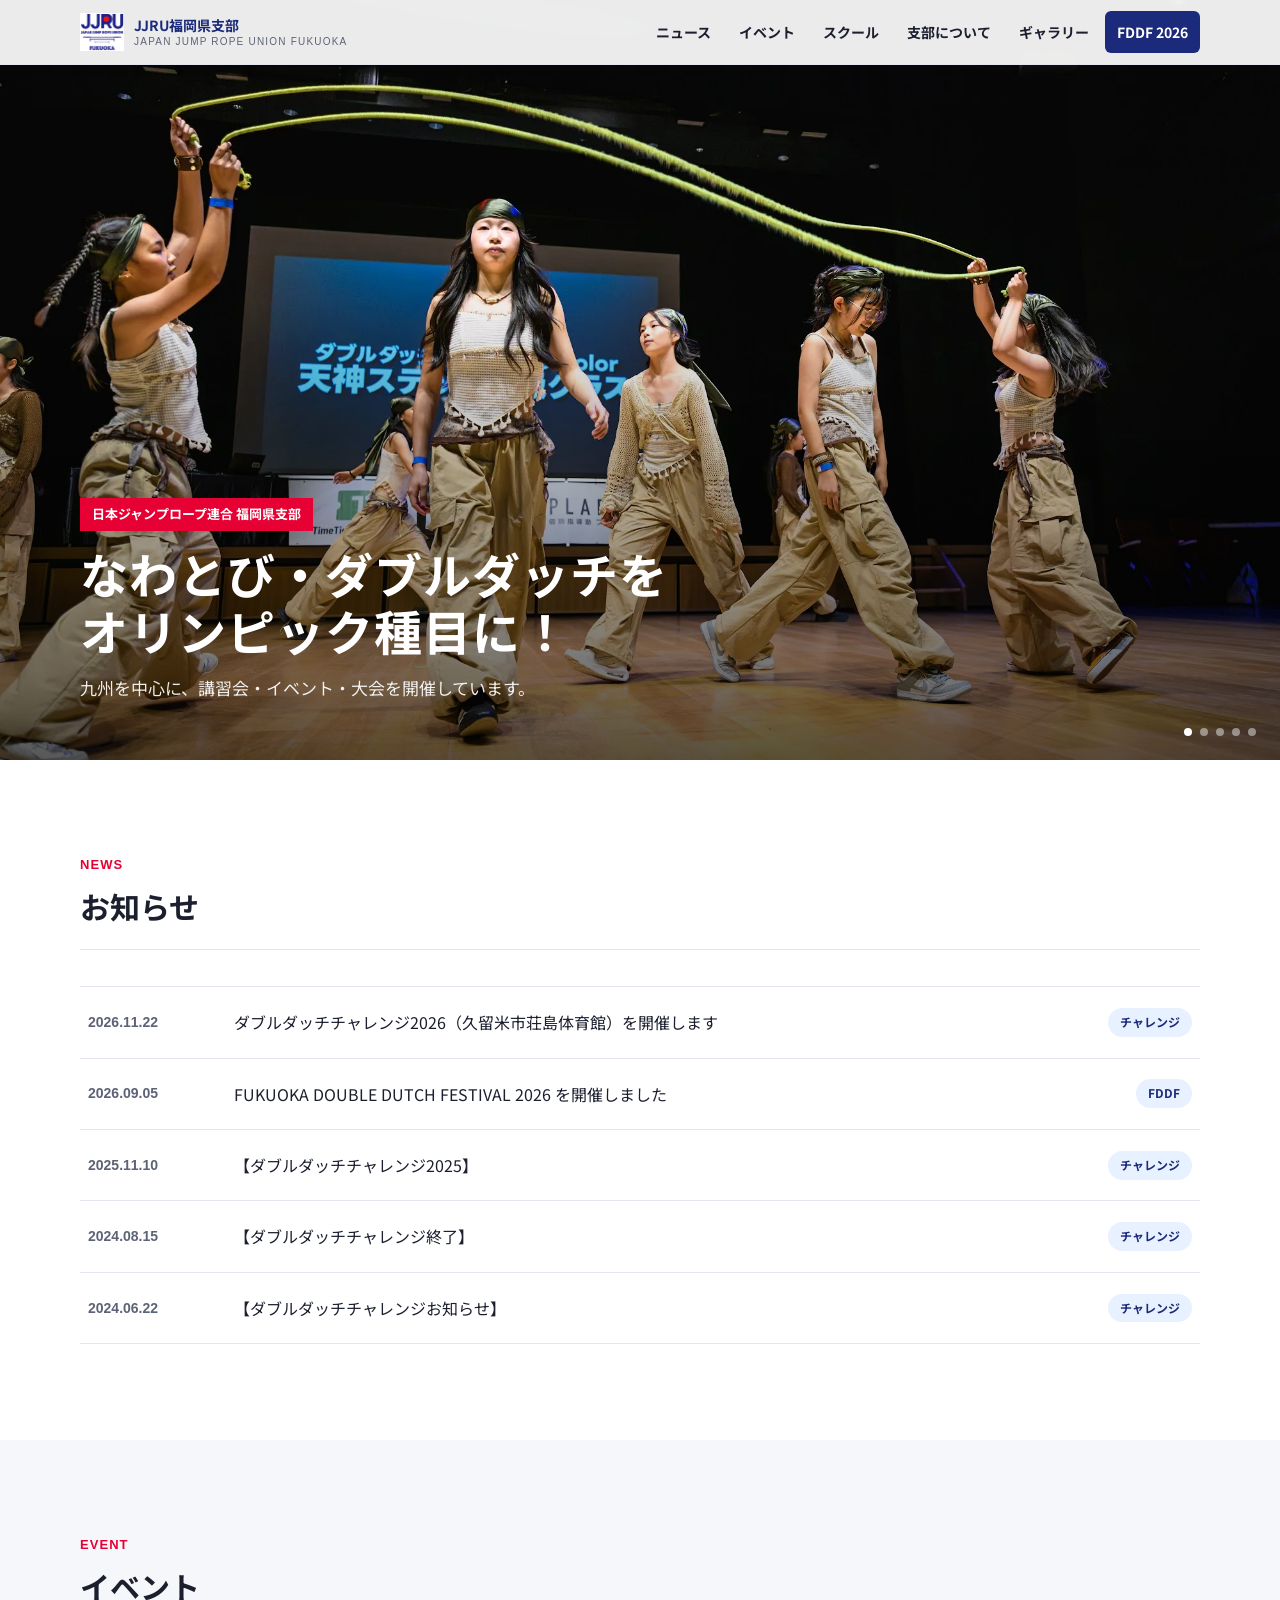
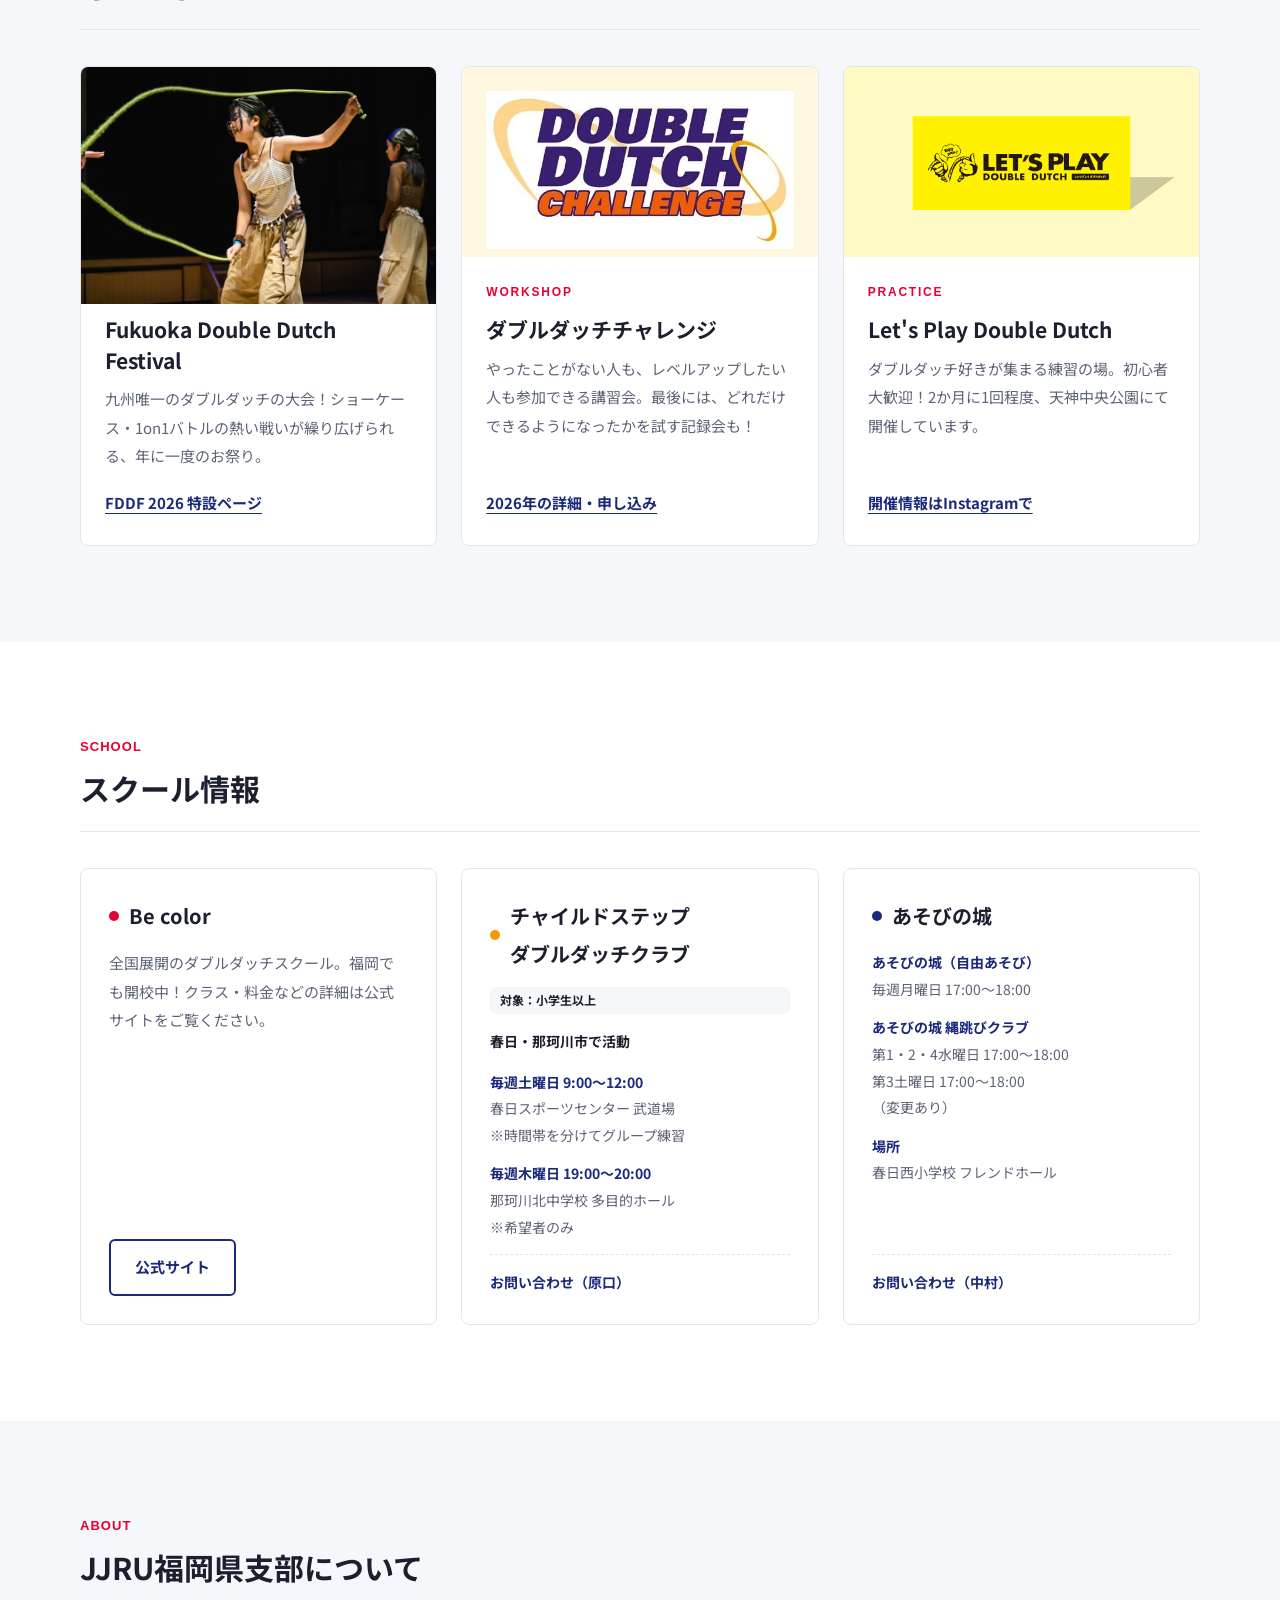
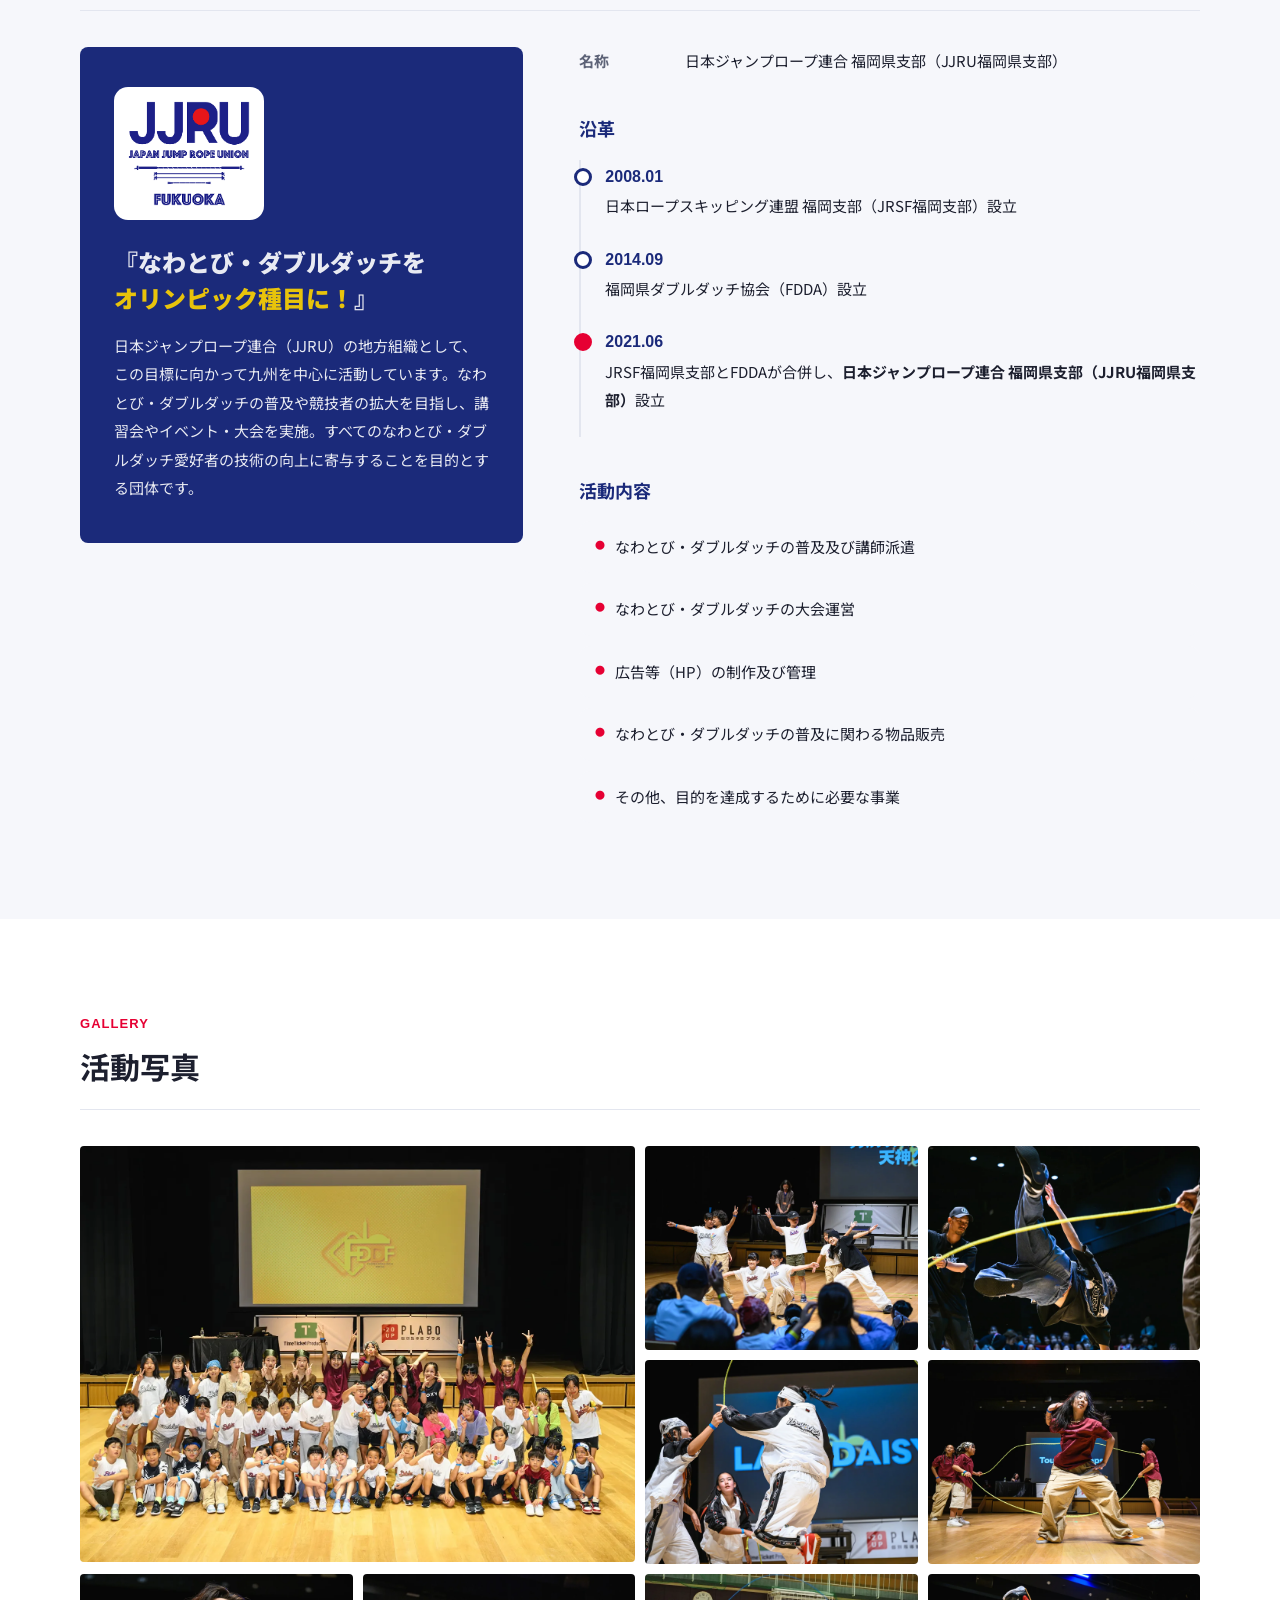
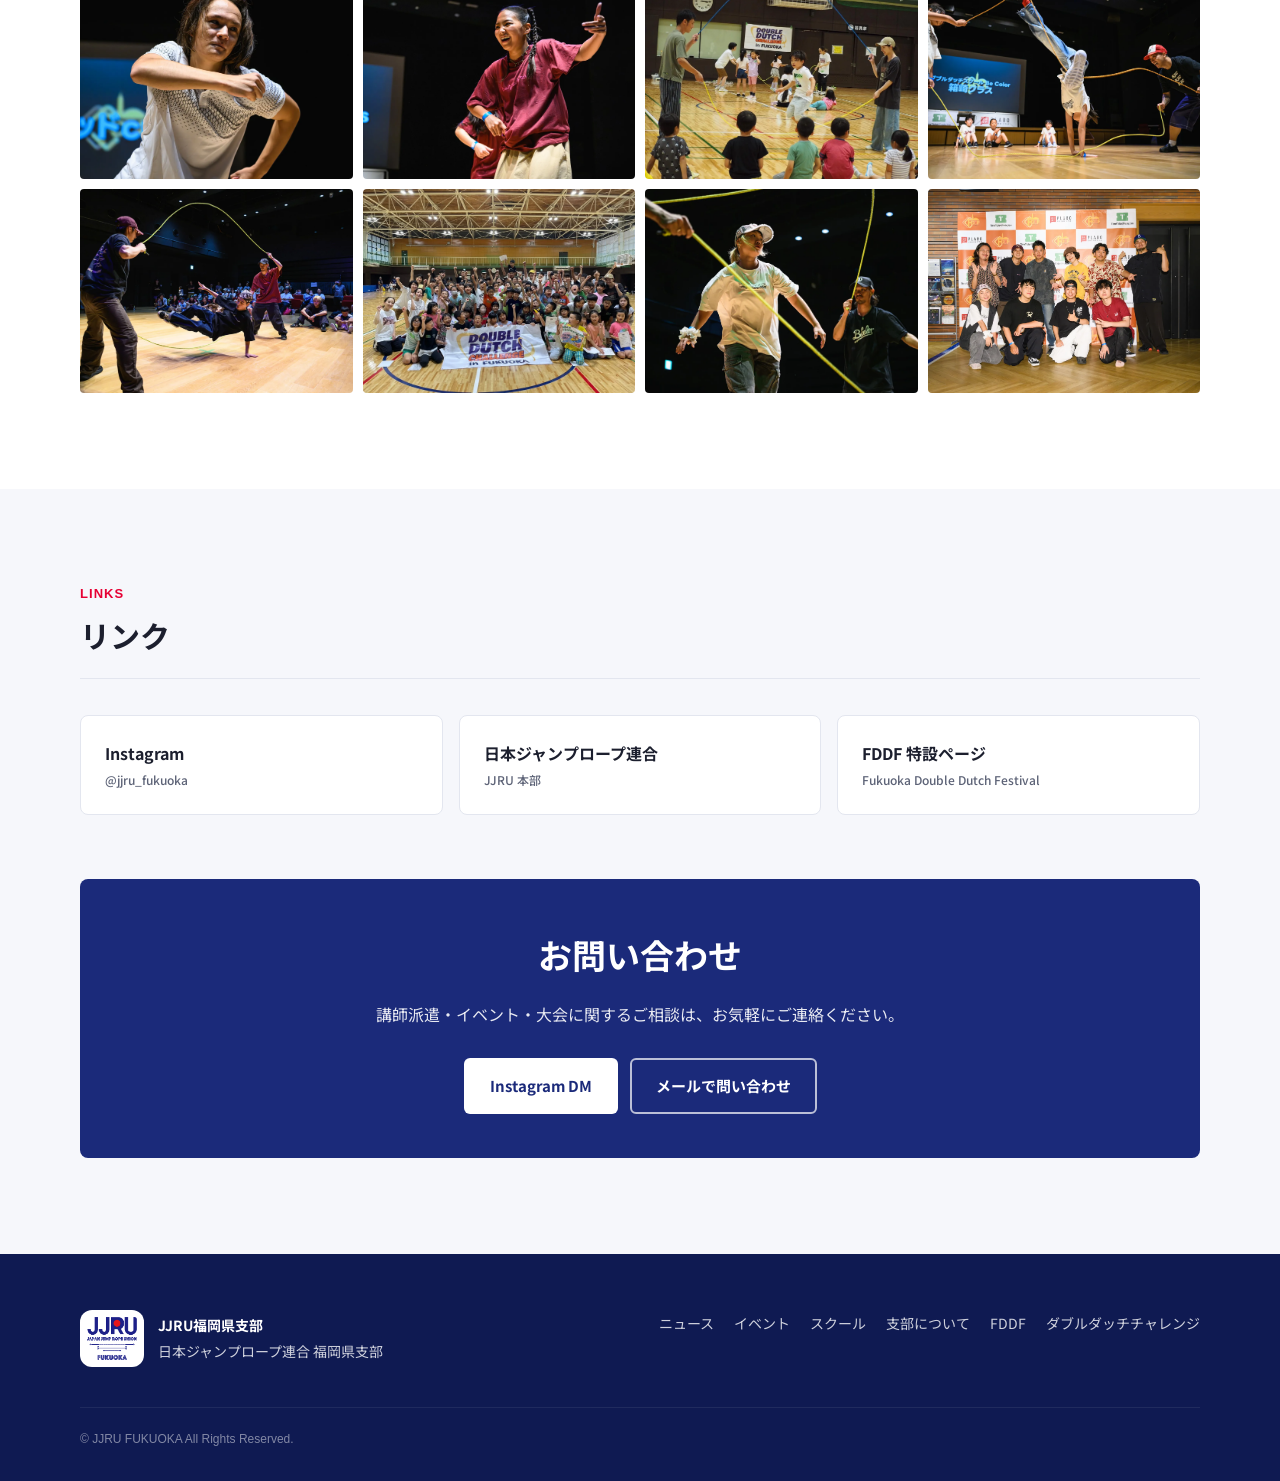
==== index.html @ 0e2ff812 "Add files via upload" ====
<!doctype html>
<html lang="ja">
<head>
<meta charset="utf-8">
<meta name="viewport" content="width=device-width,initial-scale=1">
<title>JJRU福岡県支部｜日本ジャンプロープ連合 福岡県支部</title>
<meta name="description" content="日本ジャンプロープ連合福岡県支部（JJRU福岡県支部）。なわとび・ダブルダッチの普及、講習会・大会（FDDF）の運営を九州を中心に行っています。">
<meta property="og:title" content="JJRU福岡県支部">
<meta property="og:description" content="なわとび・ダブルダッチをオリンピック種目に！九州を中心に、講習会・イベント・大会を開催しています。">
<meta property="og:image" content="img/top/jjru-logo-sq.png">
<meta property="og:type" content="website">
<link rel="icon" href="img/top/jjru-logo-sq.png">
<link rel="preconnect" href="https://fonts.googleapis.com">
<link rel="preconnect" href="https://fonts.gstatic.com" crossorigin>
<link href="https://fonts.googleapis.com/css2?family=Noto+Sans+JP:wght@400;500;700&display=swap" rel="stylesheet">
<link rel="stylesheet" href="css/style.css">
</head>
<body>

<header class="site-header">
  <div class="wrap">
    <a class="brand" href="./">
      <img src="img/top/jjru-logo.png" alt="JJRU FUKUOKA">
      <span>JJRU福岡県支部<small>JAPAN JUMP ROPE UNION FUKUOKA</small></span>
    </a>
    <button class="menu-btn" aria-label="メニュー"><span></span><span></span><span></span></button>
    <nav class="nav">
      <a href="#news">ニュース</a>
      <a href="#event">イベント</a>
      <a href="#school">スクール</a>
      <a href="#about">支部について</a>
      <a href="#gallery">ギャラリー</a>
      <a href="fddf/" class="cta">FDDF 2026</a>
    </nav>
  </div>
</header>

<section class="hero">
  <div class="slides">
    <img class="photo is-on" src="img/fddf2026/hero-1.webp" alt="FDDF 2026 ショーケースで縄を跳ぶチーム" style="object-position:50% 40%">
    <img class="photo" src="img/fddf2026/hero-2.webp" alt="縄の中で跳ぶ女の子" loading="lazy" style="object-position:45% 35%">
    <img class="photo" src="img/gallery/02.webp" alt="ダブルダッチチャレンジに集まった子どもたち" loading="lazy" style="object-position:50% 50%">
    <img class="photo" src="img/fddf2026/hero-4.webp" alt="縄を跳びながらガッツポーズする子ども" loading="lazy" style="object-position:58% 35%">
    <img class="photo" src="img/fddf2026/hero-3.webp" alt="客席で拍手する子どもたち" loading="lazy" style="object-position:40% 45%">
  </div>
  <div class="slide-dots" aria-hidden="true"><i class="is-on"></i><i></i><i></i><i></i><i></i></div>
  <div class="hero-inner wrap">
    <span class="org">日本ジャンプロープ連合 福岡県支部</span>
    <h1><span class="nb">なわとび・</span><span class="nb">ダブルダッチを</span><br><span class="nb">オリンピック種目に！</span></h1>
    <p class="lead">九州を中心に、講習会・イベント・大会を開催しています。</p>
  </div>
</section>

<!-- NEWS -->
<section id="news">
  <div class="wrap">
    <div class="sec-head reveal"><div class="en">News</div><div class="ja">お知らせ</div></div>
    <ul class="news-list reveal">
      <li><a href="challenge/"><time>2026.11.22</time><span>ダブルダッチチャレンジ2026（久留米市荘島体育館）を開催します</span><span class="tag">チャレンジ</span></a></li>
      <li><a href="fddf/"><time>2026.09.05</time><span>FUKUOKA DOUBLE DUTCH FESTIVAL 2026 を開催しました</span><span class="tag">FDDF</span></a></li>
      <li><a href="challenge/"><time>2025.11.10</time><span>【ダブルダッチチャレンジ2025】</span><span class="tag">チャレンジ</span></a></li>
      <li><a href="challenge/"><time>2024.08.15</time><span>【ダブルダッチチャレンジ終了】</span><span class="tag">チャレンジ</span></a></li>
      <li><a href="challenge/"><time>2024.06.22</time><span>【ダブルダッチチャレンジお知らせ】</span><span class="tag">チャレンジ</span></a></li>
    </ul>
  </div>
</section>

<!-- EVENT -->
<section id="event" class="soft">
  <div class="wrap">
    <div class="sec-head reveal"><div class="en">Event</div><div class="ja">イベント</div></div>
    <div class="events">
      <article class="event reveal">
        <div class="thumb photo"><img src="img/fddf2026/comp-5.webp" alt="FDDF 2026 ショーケースの様子"></div>
        <div class="body">
          <span class="label">COMPETITION</span>
          <h3>Fukuoka Double Dutch Festival</h3>
          <p>九州唯一のダブルダッチの大会！ショーケース・1on1バトルの熱い戦いが繰り広げられる、年に一度のお祭り。</p>
          <a class="more" href="fddf/">FDDF 2026 特設ページ</a>
        </div>
      </article>
      <article class="event reveal">
        <div class="thumb" style="background:#fff7e0"><img src="img/top/ddc-logo.png" alt="DOUBLE DUTCH CHALLENGE"></div>
        <div class="body">
          <span class="label">WORKSHOP</span>
          <h3>ダブルダッチチャレンジ</h3>
          <p>やったことがない人も、レベルアップしたい人も参加できる講習会。最後には、どれだけできるようになったかを試す記録会も！</p>
          <a class="more" href="challenge/">2026年の詳細・申し込み</a>
        </div>
      </article>
      <article class="event reveal">
        <div class="thumb" style="background:#fff9c4"><img src="img/top/letsplay.png" alt="LET'S PLAY DOUBLE DUTCH"></div>
        <div class="body">
          <span class="label">PRACTICE</span>
          <h3>Let's Play Double Dutch</h3>
          <p>ダブルダッチ好きが集まる練習の場。初心者大歓迎！2か月に1回程度、天神中央公園にて開催しています。</p>
          <a class="more" href="https://instagram.com/jjru_fukuoka" target="_blank" rel="noopener">開催情報はInstagramで</a>
        </div>
      </article>
    </div>
  </div>
</section>

<!-- SCHOOL -->
<section id="school">
  <div class="wrap">
    <div class="sec-head reveal"><div class="en">School</div><div class="ja">スクール情報</div></div>
    <div class="schools">
      <div class="school reveal" style="--c:#e60033">
        <h3>Be color</h3>
        <p style="font-size:15px;color:var(--muted)">全国展開のダブルダッチスクール。福岡でも開校中！クラス・料金などの詳細は公式サイトをご覧ください。</p>
        <a class="btn btn-line" href="https://becolor.jp/" target="_blank" rel="noopener" style="align-self:flex-start;margin-top:auto">公式サイト</a>
      </div>
      <div class="school reveal" style="--c:#f39800">
        <h3>チャイルドステップ<br>ダブルダッチクラブ</h3>
        <span class="target">対象：小学生以上</span>
        <p style="font-size:14px;font-weight:700">春日・那珂川市で活動</p>
        <dl>
          <div><dt>毎週土曜日 9:00〜12:00</dt><dd>春日スポーツセンター 武道場<br>※時間帯を分けてグループ練習</dd></div>
          <div><dt>毎週木曜日 19:00〜20:00</dt><dd>那珂川北中学校 多目的ホール<br>※希望者のみ</dd></div>
        </dl>
        <a class="contact" href="mailto:funfitclub1994@outlook.jp">お問い合わせ（原口）</a>
      </div>
      <div class="school reveal" style="--c:#1b2a7a">
        <h3>あそびの城</h3>
        <dl>
          <div><dt>あそびの城（自由あそび）</dt><dd>毎週月曜日 17:00〜18:00</dd></div>
          <div><dt>あそびの城 縄跳びクラブ</dt><dd>第1・2・4水曜日 17:00〜18:00<br>第3土曜日 17:00〜18:00<br>（変更あり）</dd></div>
          <div><dt>場所</dt><dd>春日西小学校 フレンドホール</dd></div>
        </dl>
        <a class="contact" href="mailto:yoshimi38-38@i.softbank.jp">お問い合わせ（中村）</a>
      </div>
    </div>
  </div>
</section>

<!-- ABOUT -->
<section id="about" class="soft">
  <div class="wrap">
    <div class="sec-head reveal"><div class="en">About</div><div class="ja">JJRU福岡県支部について</div></div>
    <div class="about">
      <div class="mission reveal">
        <img src="img/top/jjru-logo.png" alt="JJRU FUKUOKA">
        <p class="q">『なわとび・ダブルダッチを<br><span>オリンピック種目に！</span>』</p>
        <p>日本ジャンプロープ連合（JJRU）の地方組織として、この目標に向かって九州を中心に活動しています。なわとび・ダブルダッチの普及や競技者の拡大を目指し、講習会やイベント・大会を実施。すべてのなわとび・ダブルダッチ愛好者の技術の向上に寄与することを目的とする団体です。</p>
      </div>
      <div class="reveal">
        <dl class="info">
          <dt>名称</dt><dd>日本ジャンプロープ連合 福岡県支部（JJRU福岡県支部）</dd>
        </dl>
        <h3>沿革</h3>
        <ul class="timeline">
          <li><time>2008.01</time><p>日本ロープスキッピング連盟 福岡支部（JRSF福岡支部）設立</p></li>
          <li><time>2014.09</time><p>福岡県ダブルダッチ協会（FDDA）設立</p></li>
          <li><time>2021.06</time><p>JRSF福岡県支部とFDDAが合併し、<strong>日本ジャンプロープ連合 福岡県支部（JJRU福岡県支部）</strong>設立</p></li>
        </ul>
        <h3>活動内容</h3>
        <ul class="activities">
          <li>なわとび・ダブルダッチの普及及び講師派遣</li>
          <li>なわとび・ダブルダッチの大会運営</li>
          <li>広告等（HP）の制作及び管理</li>
          <li>なわとび・ダブルダッチの普及に関わる物品販売</li>
          <li>その他、目的を達成するために必要な事業</li>
        </ul>
      </div>
    </div>
  </div>
</section>

<!-- GALLERY -->
<section id="gallery">
  <div class="wrap">
    <div class="sec-head reveal"><div class="en">Gallery</div><div class="ja">活動写真</div></div>
    <div class="gallery reveal">
      <button data-full="img/fddf2026/group.webp"><img src="img/fddf2026/group.webp" alt="FDDF 2026 集合写真" loading="lazy"></button>
      <button data-full="img/fddf2026/free-1.webp"><img src="img/fddf2026/free-1.webp" alt="FDDF 2026 ショーケース" loading="lazy"></button>
      <button data-full="img/fddf2026/choryumon-1.webp"><img src="img/fddf2026/choryumon-1.webp" alt="FDDF 2026 跳龍門" loading="lazy"></button>
      <button data-full="img/fddf2026/comp-1.webp"><img src="img/fddf2026/comp-1.webp" alt="FDDF 2026 ショーケース" loading="lazy"></button>
      <button data-full="img/fddf2026/comp-2.webp"><img src="img/fddf2026/comp-2.webp" alt="FDDF 2026 ショーケース" loading="lazy"></button>
      <button data-full="img/fddf2026/free-3.webp"><img src="img/fddf2026/free-3.webp" alt="FDDF 2026 ショーケース" loading="lazy"></button>
      <button data-full="img/fddf2026/comp-3.webp"><img src="img/fddf2026/comp-3.webp" alt="FDDF 2026 ショーケース" loading="lazy"></button>
      <button data-full="img/gallery/04.webp"><img src="img/gallery/04.webp" alt="ダブルダッチチャレンジ" loading="lazy"></button>
      <button data-full="img/fddf2026/free-2.webp"><img src="img/fddf2026/free-2.webp" alt="FDDF 2026 ショーケース" loading="lazy"></button>
      <button data-full="img/fddf2026/choryumon-3.webp"><img src="img/fddf2026/choryumon-3.webp" alt="FDDF 2026 跳龍門" loading="lazy"></button>
      <button data-full="img/gallery/06.webp"><img src="img/gallery/06.webp" alt="ダブルダッチチャレンジ" loading="lazy"></button>
      <button data-full="img/fddf2026/choryumon-2.webp"><img src="img/fddf2026/choryumon-2.webp" alt="FDDF 2026 跳龍門" loading="lazy"></button>
      <button data-full="img/fddf2026/cast-group.webp"><img src="img/fddf2026/cast-group.webp" alt="FDDF 2026 キャスト" loading="lazy"></button>
    </div>
  </div>
</section>

<!-- LINKS + CONTACT -->
<section id="contact" class="soft">
  <div class="wrap">
    <div class="sec-head reveal"><div class="en">Links</div><div class="ja">リンク</div></div>
    <div class="link-cards reveal" style="margin-bottom:64px">
      <a class="link-card" href="https://instagram.com/jjru_fukuoka" target="_blank" rel="noopener">
        <span class="ic" style="background:linear-gradient(45deg,#f58529,#dd2a7b,#8134af)">IG</span>
        <span>Instagram<small>@jjru_fukuoka</small></span>
      </a>
      <a class="link-card" href="https://jjru.sport/jjru/" target="_blank" rel="noopener">
        <span class="ic" style="background:var(--navy)">JJ</span>
        <span>日本ジャンプロープ連合<small>JJRU 本部</small></span>
      </a>
      <a class="link-card" href="fddf/">
        <span class="ic" style="background:var(--orange)">FD</span>
        <span>FDDF 特設ページ<small>Fukuoka Double Dutch Festival</small></span>
      </a>
    </div>
    <div class="contact-box reveal">
      <h2>お問い合わせ</h2>
      <p>講師派遣・イベント・大会に関するご相談は、お気軽にご連絡ください。</p>
      <div class="btns">
        <a class="btn btn-white" href="https://instagram.com/jjru_fukuoka" target="_blank" rel="noopener">Instagram DM</a>
        <a class="btn btn-ghost" href="mailto:fukuoka.ddfes@gmail.com">メールで問い合わせ</a>
      </div>
    </div>
  </div>
</section>

<footer class="site-footer">
  <div class="wrap">
    <div class="f-brand">
      <img src="img/top/jjru-logo.png" alt="">
      <div><strong>JJRU福岡県支部</strong>日本ジャンプロープ連合 福岡県支部</div>
    </div>
    <nav>
      <a href="#news">ニュース</a><a href="#event">イベント</a><a href="#school">スクール</a><a href="#about">支部について</a><a href="fddf/">FDDF</a><a href="challenge/">ダブルダッチチャレンジ</a>
    </nav>
    <div class="copy">© JJRU FUKUOKA All Rights Reserved.</div>
  </div>
</footer>

<div class="lightbox"><button class="close" aria-label="閉じる">×</button><img alt=""></div>
<script src="js/main.js"></script>
</body>
</html>
---- css/style.css ----
/* =========================================================
   JJRU福岡県支部 共通スタイル
   ========================================================= */
:root{
  --navy:#1b2a7a;
  --navy-deep:#0f1a52;
  --red:#e60033;
  --orange:#f39800;
  --yellow:#ffd400;
  --sky:#e8f1ff;
  --ink:#1c1f2e;
  --muted:#5d6377;
  --line:#e3e6ef;
  --bg:#ffffff;
  --bg-soft:#f6f7fb;
  --radius:8px;
  --shadow:none;
  --en:'Helvetica Neue',Arial,'Noto Sans JP',sans-serif;
  --ja:'Noto Sans JP','Hiragino Kaku Gothic ProN','Hiragino Sans',Meiryo,sans-serif;
}
*{box-sizing:border-box;margin:0;padding:0}
html{scroll-behavior:smooth;scroll-padding-top:72px}
body{font-family:var(--ja);color:var(--ink);background:var(--bg);line-height:1.8;font-size:16px;-webkit-font-smoothing:antialiased;overflow-x:hidden}
img{max-width:100%;display:block}
a{color:inherit}
.wrap{width:min(1120px,100% - 32px);margin-inline:auto}

/* ---------- header ---------- */
.site-header{position:fixed;inset:0 0 auto;z-index:50;background:rgba(255,255,255,.92);backdrop-filter:blur(10px);border-bottom:1px solid var(--line)}
.site-header .wrap{display:flex;align-items:center;justify-content:space-between;height:64px}
.brand{display:flex;align-items:center;gap:10px;text-decoration:none;font-weight:700;color:var(--navy)}
.brand img{height:38px;width:auto}
.brand span{font-size:14px;line-height:1.3}
.brand small{display:block;font-family:var(--en);font-size:10px;letter-spacing:.12em;color:var(--muted);font-weight:500}
.nav{display:flex;gap:4px;align-items:center}
.nav a{text-decoration:none;font-size:14px;font-weight:700;padding:8px 12px;border-radius:999px;color:var(--ink)}
.nav a:hover{background:var(--sky);color:var(--navy)}
.nav a.cta{background:var(--navy);color:#fff}
.nav a.cta:hover{background:var(--navy-deep)}
.menu-btn{display:none;background:none;border:0;width:44px;height:44px;cursor:pointer}
.menu-btn span{display:block;width:22px;height:2px;background:var(--ink);margin:5px auto;transition:.3s}
@media (max-width:860px){
  .menu-btn{display:block}
  .nav{position:fixed;top:64px;left:0;right:0;flex-direction:column;align-items:stretch;background:#fff;padding:12px 16px 20px;border-bottom:1px solid var(--line);transform:translateY(-120%);transition:transform .3s;z-index:-1}
  .nav.open{transform:none}
  .nav a{padding:12px 14px}
  .menu-btn.open span:nth-child(1){transform:translateY(7px) rotate(45deg)}
  .menu-btn.open span:nth-child(2){opacity:0}
  .menu-btn.open span:nth-child(3){transform:translateY(-7px) rotate(-45deg)}
}

/* ---------- hero ---------- */
.hero{position:relative;min-height:100svh;display:grid;place-items:center;padding:110px 0 70px;background:linear-gradient(160deg,var(--navy-deep),var(--navy) 55%,#2e47c9);color:#fff;overflow:hidden}
.hero::before{content:"";position:absolute;inset:0;background:url(../img/gallery/02.webp) center/cover;opacity:.22;mix-blend-mode:luminosity}
.hero .rope{position:absolute;inset:0;pointer-events:none}
.hero .rope path{fill:none;stroke-width:3;stroke-linecap:round}
.hero-inner{position:relative;text-align:center}
.hero .eyebrow{font-family:var(--en);letter-spacing:.3em;font-size:13px;opacity:.85}
.hero h1{font-size:clamp(34px,7vw,76px);line-height:1.2;font-weight:900;margin:14px 0 18px;letter-spacing:.02em}
.hero h1 em{font-style:normal;background:linear-gradient(transparent 62%,var(--red) 62%)}
.hero p.lead{font-size:clamp(15px,2.2vw,19px);opacity:.92;max-width:680px;margin-inline:auto}
.hero .btns{display:flex;gap:12px;justify-content:center;flex-wrap:wrap;margin-top:34px}
.scroll-hint{position:absolute;bottom:22px;left:50%;transform:translateX(-50%);font-family:var(--en);font-size:11px;letter-spacing:.3em;opacity:.7}

/* ---------- buttons ---------- */
.btn{display:inline-flex;align-items:center;gap:8px;text-decoration:none;font-weight:700;padding:14px 26px;border-radius:999px;font-size:15px;transition:transform .2s,box-shadow .2s,background .2s;border:2px solid transparent}
.btn:hover{transform:translateY(-2px)}
.btn-white{background:#fff;color:var(--navy)}
.btn-ghost{border-color:rgba(255,255,255,.7);color:#fff}
.btn-navy{background:var(--navy);color:#fff}
.btn-red{background:var(--red);color:#fff}
.btn-orange{background:var(--orange);color:#fff}
.btn-line{border-color:var(--navy);color:var(--navy)}
.btn::after{content:"→";font-family:var(--en)}

/* ---------- section ---------- */
section{padding:96px 0}
section.soft{background:var(--bg-soft)}
.sec-head{margin-bottom:44px}
.sec-head .en{font-family:var(--en);font-weight:800;font-size:clamp(38px,6vw,64px);line-height:1;color:var(--navy);letter-spacing:-.01em}
.sec-head .en::first-letter{color:var(--red)}
.sec-head .ja{font-size:14px;color:var(--muted);font-weight:700;margin-top:10px;display:flex;align-items:center;gap:10px}
.sec-head .ja::before{content:"";width:28px;height:2px;background:var(--red)}
.sec-head.center{text-align:center}
.sec-head.center .ja{justify-content:center}

/* ---------- news ---------- */
.news-list{list-style:none;border-top:1px solid var(--line)}
.news-list li{border-bottom:1px solid var(--line)}
.news-list a,.news-list div{display:grid;grid-template-columns:130px 1fr auto;gap:16px;align-items:center;padding:20px 8px;text-decoration:none}
.news-list a:hover{background:var(--bg-soft)}
.news-list time{font-family:var(--en);font-weight:600;color:var(--muted);font-size:14px}
.news-list .tag{font-size:12px;font-weight:700;background:var(--sky);color:var(--navy);padding:3px 12px;border-radius:999px;white-space:nowrap}
@media (max-width:600px){.news-list a,.news-list div{grid-template-columns:1fr;gap:4px}.news-list .tag{justify-self:start}}

/* ---------- event cards ---------- */
.events{display:grid;grid-template-columns:repeat(3,1fr);gap:24px}
.event{background:#fff;border-radius:var(--radius);overflow:hidden;box-shadow:var(--shadow);display:flex;flex-direction:column;transition:transform .25s}
.event:hover{transform:translateY(-4px)}
.event .thumb{aspect-ratio:16/10;display:grid;place-items:center;padding:24px;position:relative}
.event .thumb img{max-height:100%;object-fit:contain}
.event .thumb.photo{padding:0}
.event .thumb.photo img{width:100%;height:100%;object-fit:cover}
.event .body{padding:24px 24px 28px;display:flex;flex-direction:column;gap:10px;flex:1}
.event .label{font-family:var(--en);font-size:12px;font-weight:700;letter-spacing:.15em;color:var(--red)}
.event h3{font-size:21px;line-height:1.45}
.event p{color:var(--muted);font-size:15px}
.event .more{margin-top:auto;padding-top:8px;font-weight:700;color:var(--navy);text-decoration:none;font-size:15px}
.event .more::after{content:" →";font-family:var(--en)}
@media (max-width:900px){.events{grid-template-columns:1fr 1fr}}
@media (max-width:600px){.events{grid-template-columns:1fr}}

/* ---------- school ---------- */
.schools{display:grid;grid-template-columns:repeat(3,1fr);gap:24px}
.school{border:1px solid var(--line);border-radius:var(--radius);padding:28px;background:#fff;display:flex;flex-direction:column;gap:14px}
.school h3{font-size:20px;display:flex;align-items:center;gap:10px}
.school h3::before{content:"";width:10px;height:10px;border-radius:50%;background:var(--c,var(--navy))}
.school .target{display:inline-block;font-size:12px;font-weight:700;background:var(--bg-soft);padding:2px 10px;border-radius:6px}
.school dl{display:grid;gap:12px}
.school dt{font-weight:700;font-size:14px;color:var(--navy)}
.school dd{font-size:14px;color:var(--muted)}
.school .contact{margin-top:auto;font-size:14px;font-weight:700;color:var(--navy);text-decoration:none;border-top:1px dashed var(--line);padding-top:14px}
.school .contact::before{content:"✉ "}
@media (max-width:900px){.schools{grid-template-columns:1fr}}

/* ---------- about ---------- */
.about{display:grid;grid-template-columns:5fr 7fr;gap:56px;align-items:start}
.about .mission{background:var(--navy);color:#fff;border-radius:var(--radius);padding:40px 34px;position:sticky;top:96px}
.about .mission img{width:150px;background:#fff;border-radius:14px;padding:12px;margin-bottom:24px}
.about .mission .q{font-size:24px;font-weight:900;line-height:1.5;margin-bottom:16px}
.about .mission .q span{color:var(--yellow)}
.about .mission p{font-size:15px;opacity:.9}
.timeline{list-style:none;position:relative;margin:8px 0 36px;padding-left:24px;border-left:2px solid var(--line)}
.timeline li{position:relative;padding-bottom:22px}
.timeline li::before{content:"";position:absolute;left:-31px;top:8px;width:12px;height:12px;border-radius:50%;background:#fff;border:3px solid var(--navy)}
.timeline li:last-child::before{background:var(--red);border-color:var(--red)}
.timeline time{font-family:var(--en);font-weight:700;color:var(--navy)}
.timeline p{font-size:15px}
.about h3{font-size:18px;margin:0 0 14px;color:var(--navy)}
.activities{list-style:none;display:grid;gap:10px}
.activities li{background:var(--bg-soft);border-radius:12px;padding:12px 16px;font-size:15px;display:flex;gap:10px}
.activities li::before{content:"●";color:var(--red);font-size:10px;line-height:2.4}
.about dl.info{display:grid;grid-template-columns:90px 1fr;gap:10px 16px;margin-bottom:36px;font-size:15px}
.about dl.info dt{font-weight:700;color:var(--muted)}
@media (max-width:860px){.about{grid-template-columns:1fr;gap:36px}.about .mission{position:static}}

/* ---------- gallery ---------- */
.gallery{display:grid;grid-template-columns:repeat(4,1fr);gap:10px}
.gallery button{border:0;padding:0;cursor:zoom-in;border-radius:12px;overflow:hidden;aspect-ratio:4/3;background:#ddd}
.gallery button:first-child{grid-column:span 2;grid-row:span 2}
.gallery img{width:100%;height:100%;object-fit:cover;transition:transform .4s}
.gallery button:hover img{transform:scale(1.05)}
@media (max-width:700px){.gallery{grid-template-columns:repeat(2,1fr)}}
.lightbox{position:fixed;inset:0;background:rgba(10,12,30,.92);display:none;place-items:center;z-index:100;padding:16px}
.lightbox.open{display:grid}
.lightbox img{max-height:88vh;border-radius:10px}
.lightbox .close{position:absolute;top:16px;right:20px;color:#fff;font-size:34px;background:none;border:0;cursor:pointer}

/* ---------- links / contact ---------- */
.link-cards{display:grid;grid-template-columns:repeat(3,1fr);gap:16px}
.link-card{display:flex;align-items:center;gap:16px;padding:22px 24px;border-radius:var(--radius);background:#fff;border:1px solid var(--line);text-decoration:none;font-weight:700;transition:border-color .2s,transform .2s}
.link-card:hover{border-color:var(--navy);transform:translateY(-2px)}
.link-card .ic{width:46px;height:46px;border-radius:12px;display:grid;place-items:center;flex-shrink:0;color:#fff;font-family:var(--en);font-weight:800}
.link-card small{display:block;font-weight:500;color:var(--muted);font-size:12px}
@media (max-width:800px){.link-cards{grid-template-columns:1fr}}

.contact-box{background:linear-gradient(135deg,var(--navy),#2e47c9);color:#fff;border-radius:28px;padding:56px 40px;text-align:center}
.contact-box h2{font-size:clamp(24px,4vw,34px);margin-bottom:12px}
.contact-box p{opacity:.9;margin-bottom:28px}
.contact-box .btns{display:flex;gap:12px;justify-content:center;flex-wrap:wrap}

/* ---------- footer ---------- */
.site-footer{background:var(--navy-deep);color:rgba(255,255,255,.8);padding:56px 0 30px;font-size:14px}
.site-footer .wrap{display:flex;justify-content:space-between;gap:30px;flex-wrap:wrap;align-items:flex-start}
.site-footer .f-brand{display:flex;gap:14px;align-items:center}
.site-footer .f-brand img{width:64px;background:#fff;border-radius:12px;padding:6px}
.site-footer strong{color:#fff;display:block}
.site-footer nav{display:flex;gap:20px;flex-wrap:wrap}
.site-footer nav a{text-decoration:none}
.site-footer nav a:hover{color:#fff}
.site-footer .copy{width:100%;border-top:1px solid rgba(255,255,255,.12);padding-top:20px;margin-top:10px;font-family:var(--en);font-size:12px;opacity:.6}

/* ---------- reveal ---------- */
.reveal{opacity:0;transform:translateY(24px);transition:opacity .7s,transform .7s}
.reveal.in{opacity:1;transform:none}
@media (prefers-reduced-motion:reduce){.reveal{opacity:1;transform:none}html{scroll-behavior:auto}}
.pc{display:inline}@media (max-width:700px){.pc{display:none}}
.nb{display:inline-block}

/* =========================================================
   落ち着かせる調整（シンプルな見た目に寄せる）
   ========================================================= */
body{line-height:1.9}
/* 見出し：日本語を主役、英字は小さく添えるだけ */
.sec-head{margin-bottom:36px;padding-bottom:14px;border-bottom:1px solid var(--line)}
.sec-head .en{font-family:var(--en);font-size:13px;font-weight:700;letter-spacing:.08em;color:var(--red);line-height:1.4;text-transform:uppercase}
.sec-head .en::first-letter{color:inherit}
.sec-head .ja{font-size:clamp(24px,3.2vw,30px);font-weight:700;color:var(--ink);margin-top:4px;display:block}
.sec-head .ja::before{display:none}
.sec-head.center{border-bottom:0}
/* ボタン：角丸控えめ・矢印なし */
.btn{border-radius:6px;padding:12px 24px}
.btn::after{content:none}
.btn:hover{transform:none;opacity:.85}
.event .more::after{content:none}
.event .more{text-decoration:underline;text-underline-offset:4px}
/* カード：影なし・枠線のみ */
.event{border:1px solid var(--line)}
.event:hover{transform:none}
.school .contact::before{content:none}
.link-card{border-radius:8px}
.link-card:hover{transform:none}
.link-card .ic{display:none}
/* お問い合わせ：グラデーションをやめて単色 */
.contact-box{background:var(--navy);border-radius:8px;padding:44px 28px}
/* アニメーションなし */
.reveal{opacity:1;transform:none;transition:none}
.scroll-hint{display:none}
.gallery button,.past button{border-radius:4px}
.gallery button:hover img{transform:none}
/* トップのヒーロー：写真をそのまま見せる */
.hero{min-height:auto;height:min(88svh,760px);display:block;padding:0;background:#222}
.hero::before{content:none}
.hero .photo{position:absolute;inset:0;width:100%;height:100%;object-fit:cover}
.hero::after{content:"";position:absolute;inset:0;background:linear-gradient(transparent 35%,rgba(0,0,0,.65))}
.hero-inner{position:absolute;left:0;right:0;bottom:56px;z-index:1;text-align:left}
.hero h1{font-size:clamp(28px,5vw,48px);font-weight:700;margin:0 0 12px}
.hero h1 em{background:none;color:#fff}
.hero p.lead{margin:0;max-width:620px;font-size:clamp(14px,1.8vw,17px)}
.hero .org{display:inline-block;background:var(--red);color:#fff;font-size:13px;font-weight:700;padding:4px 12px;margin-bottom:14px}
@media (max-width:700px){.hero{height:72svh}.hero-inner{bottom:32px}}
.event .thumb{aspect-ratio:auto;height:190px}
.nav a{border-radius:6px}
@media (max-width:700px){.hero{height:min(72svh,600px)}}
/* トップ写真のスライド */
.hero .slides{position:absolute;inset:0}
.hero .slides .photo{opacity:0;transition:opacity 1.2s ease}
.hero .slides .photo.is-on{opacity:1}
.slide-dots{position:absolute;right:24px;bottom:24px;z-index:2;display:flex;gap:8px}
.slide-dots i{width:8px;height:8px;border-radius:50%;background:rgba(255,255,255,.45)}
.slide-dots i.is-on{background:#fff}
@media (max-width:700px){.slide-dots{right:16px;bottom:14px}}
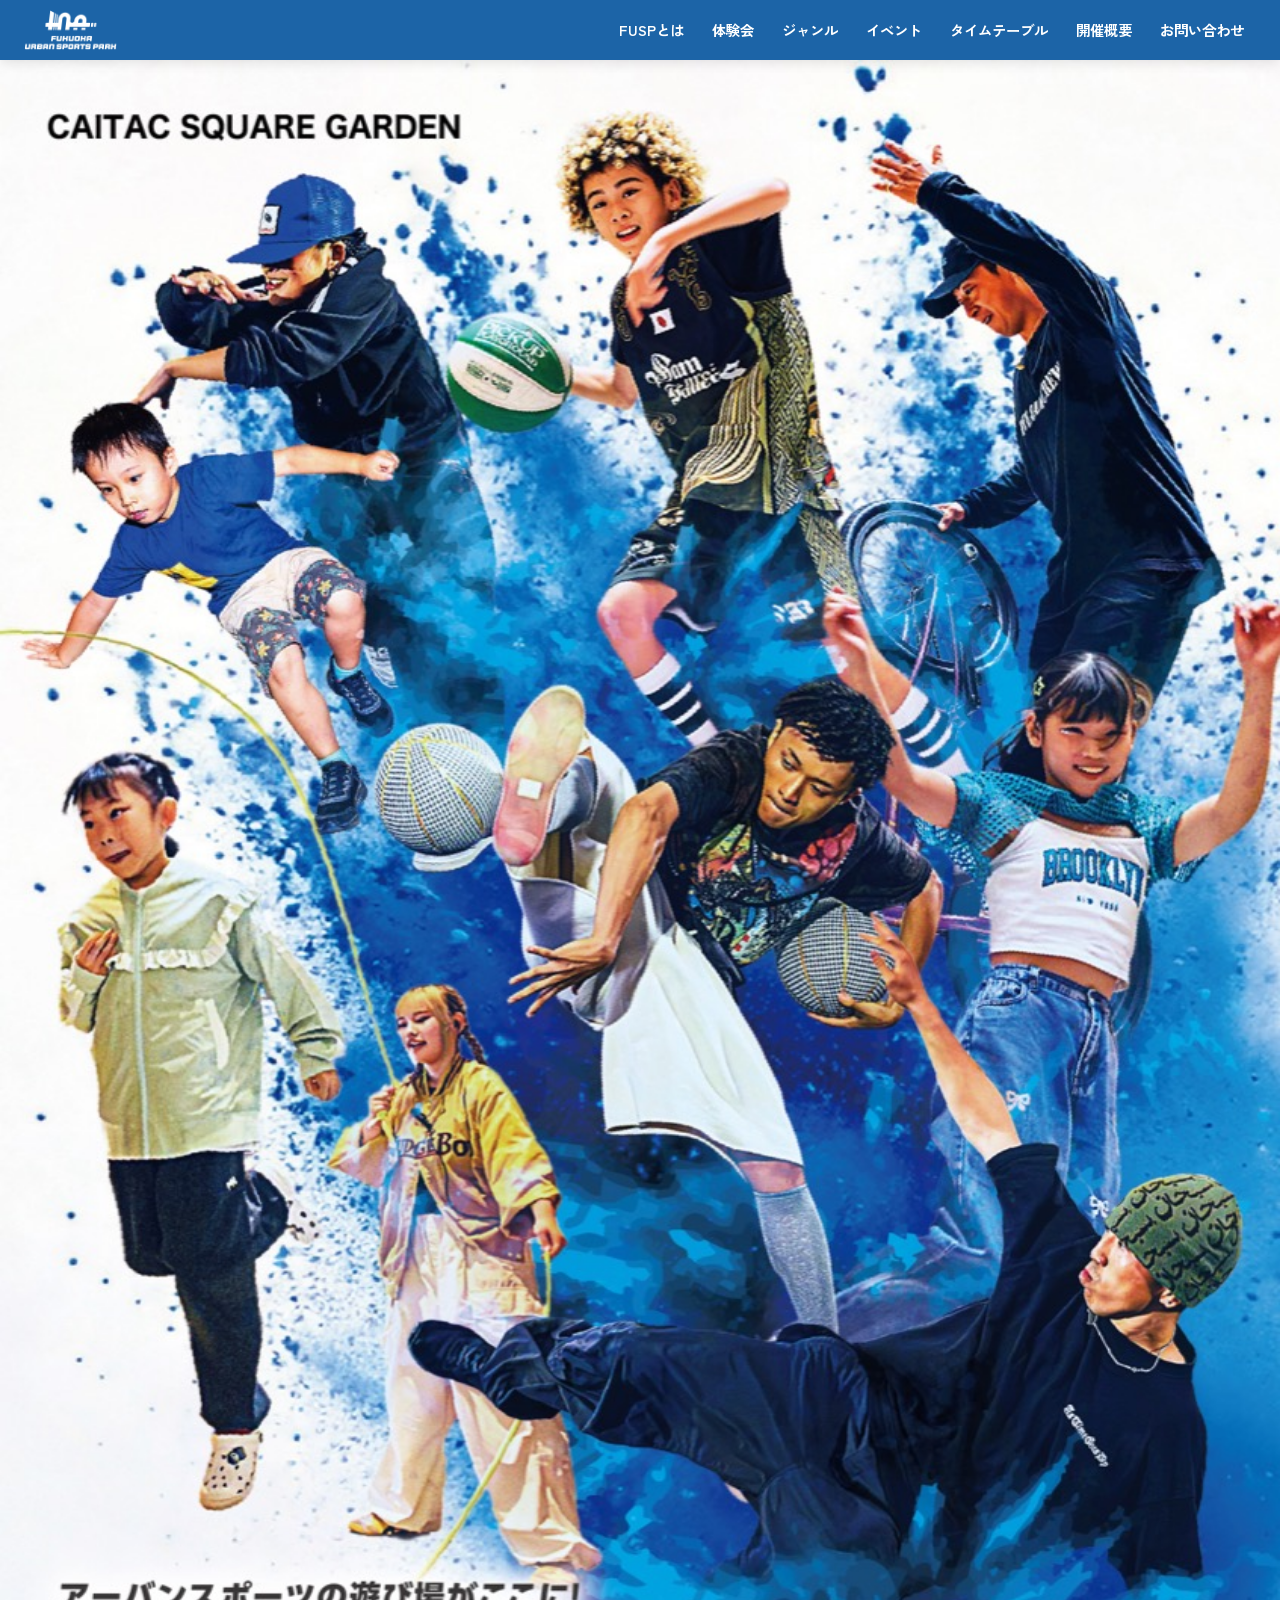
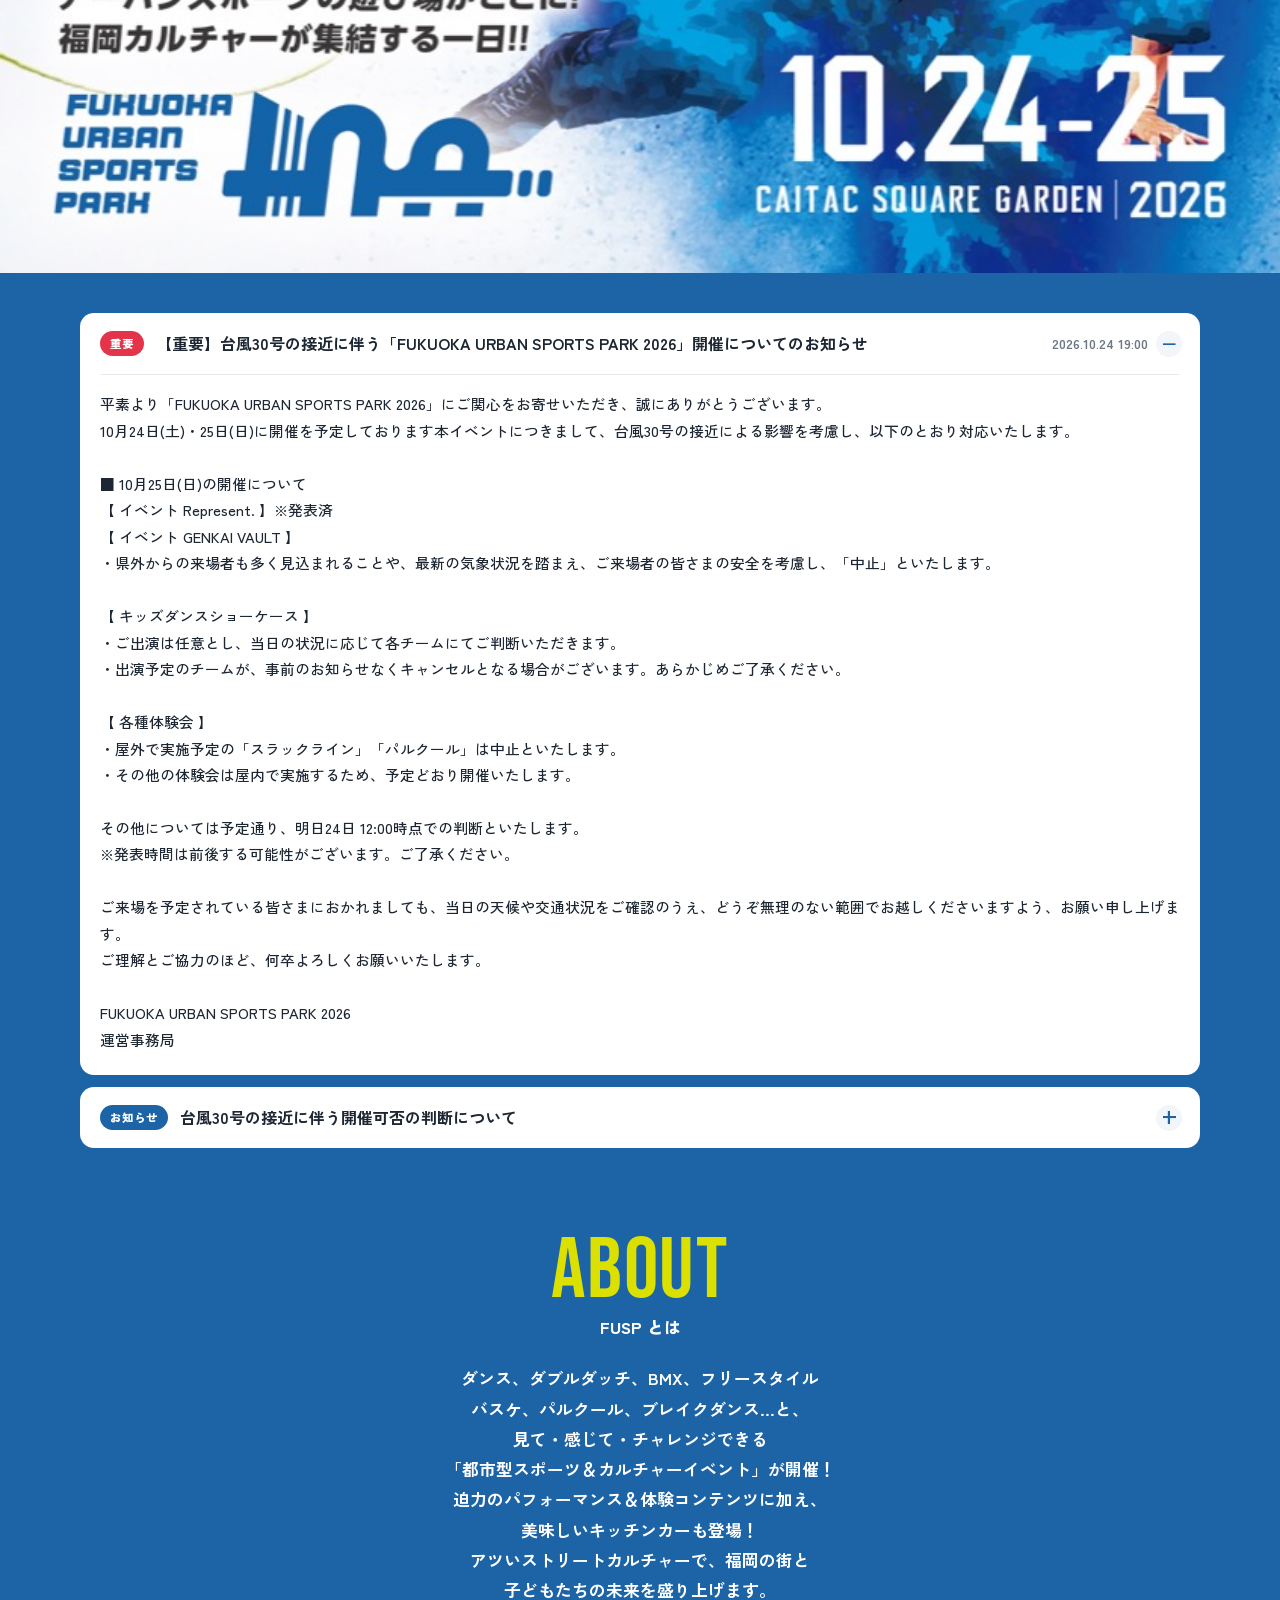
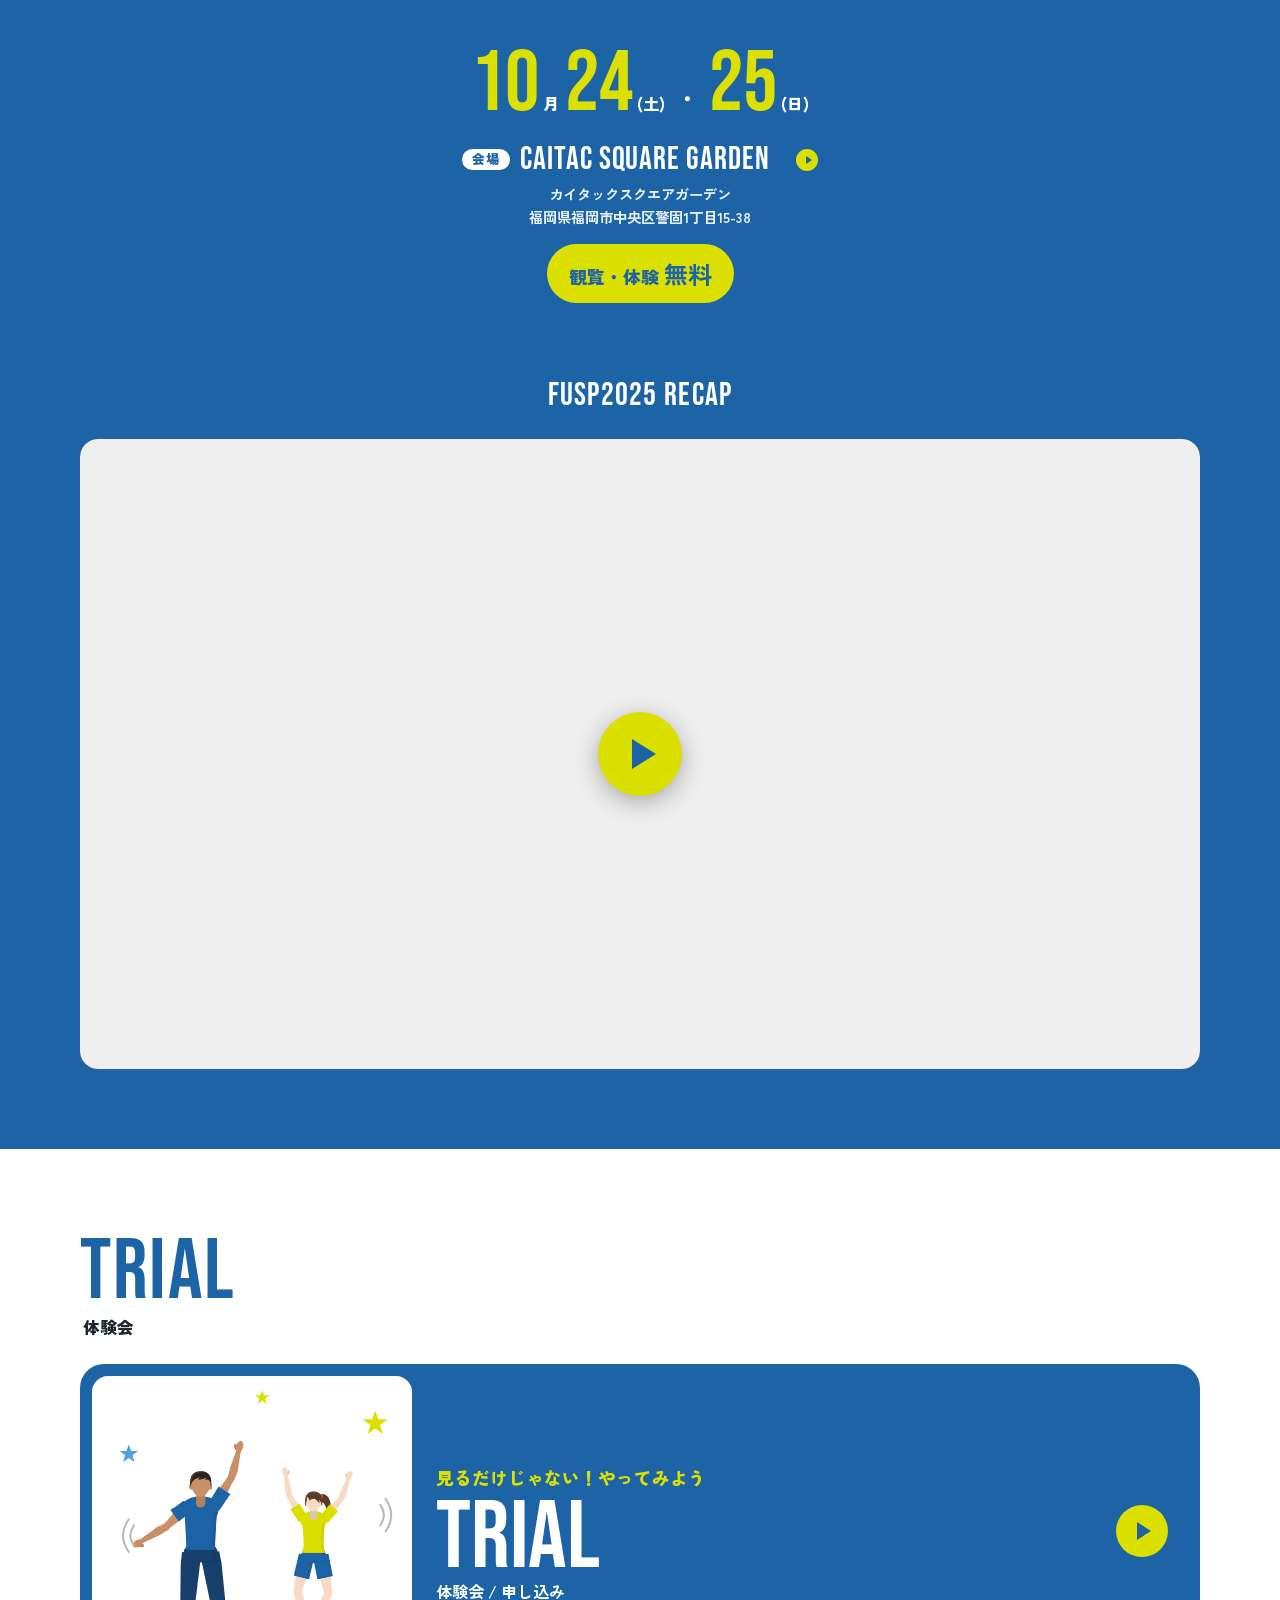
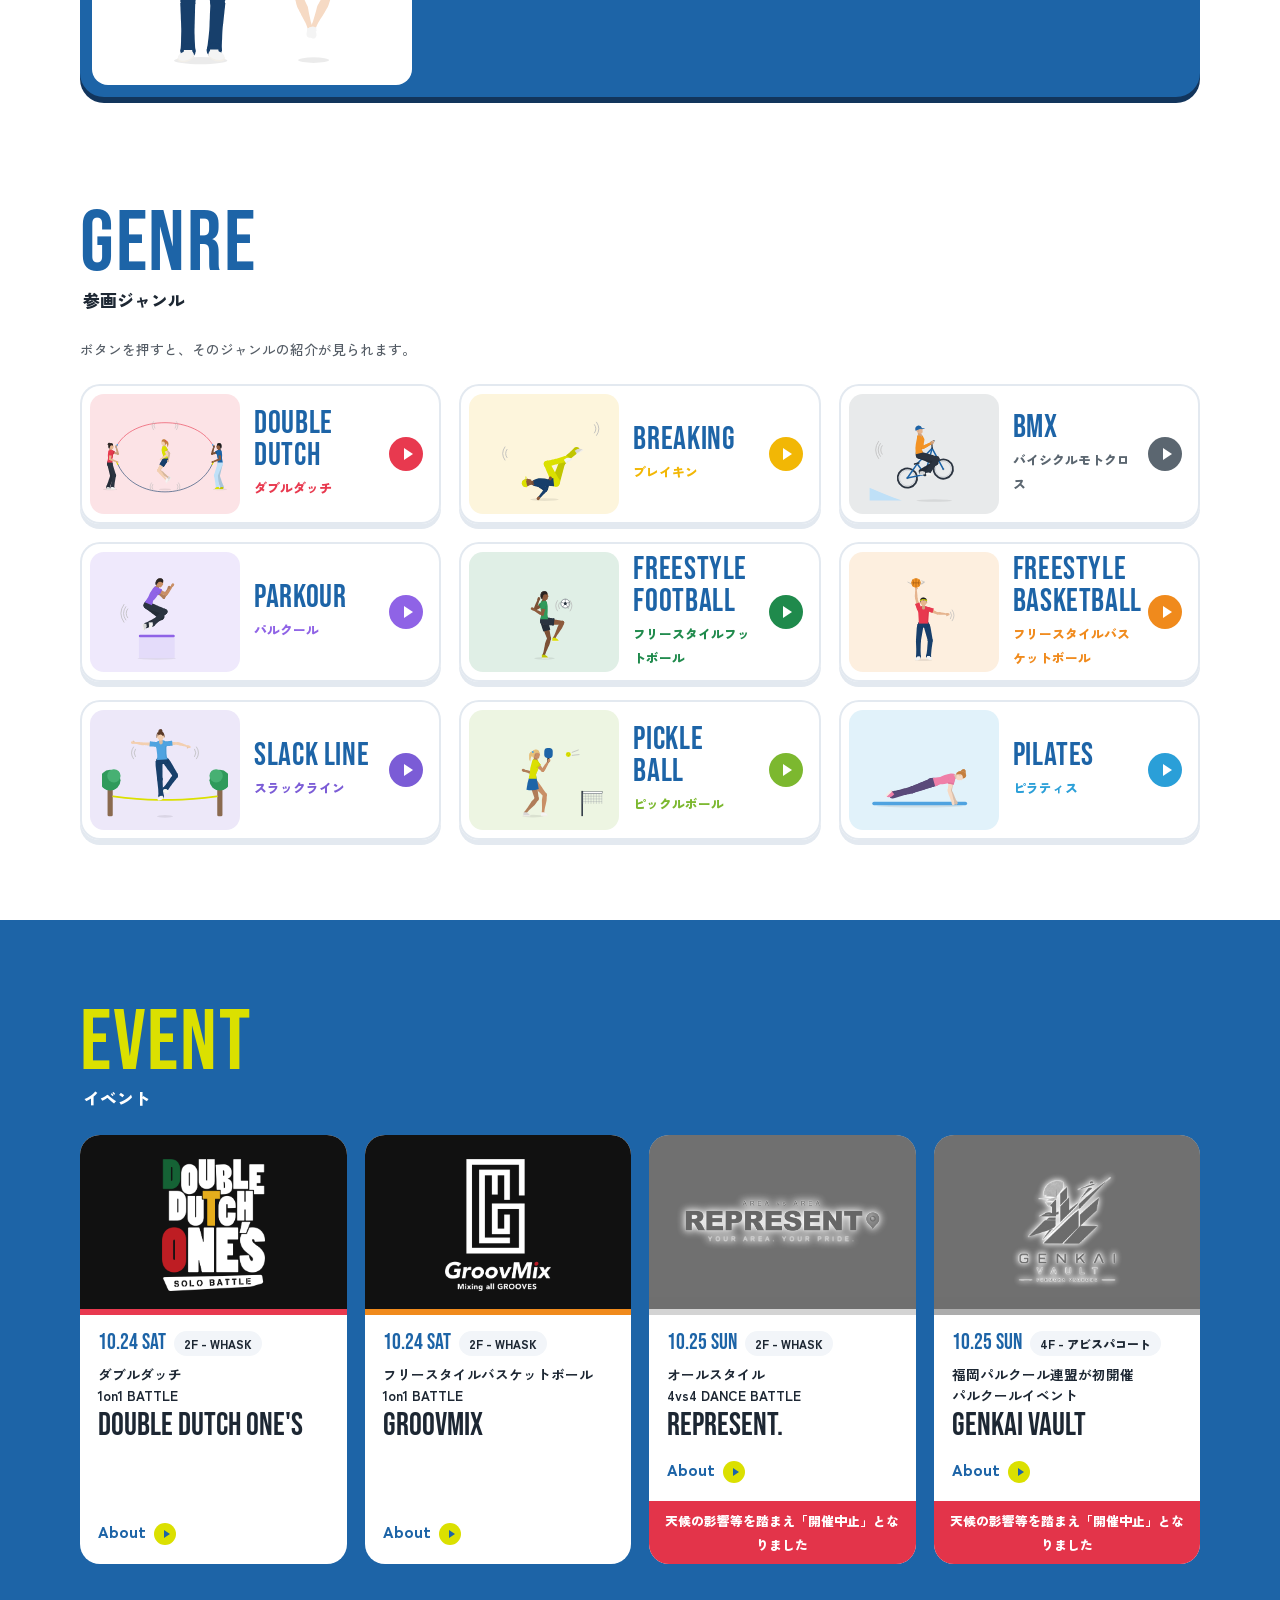
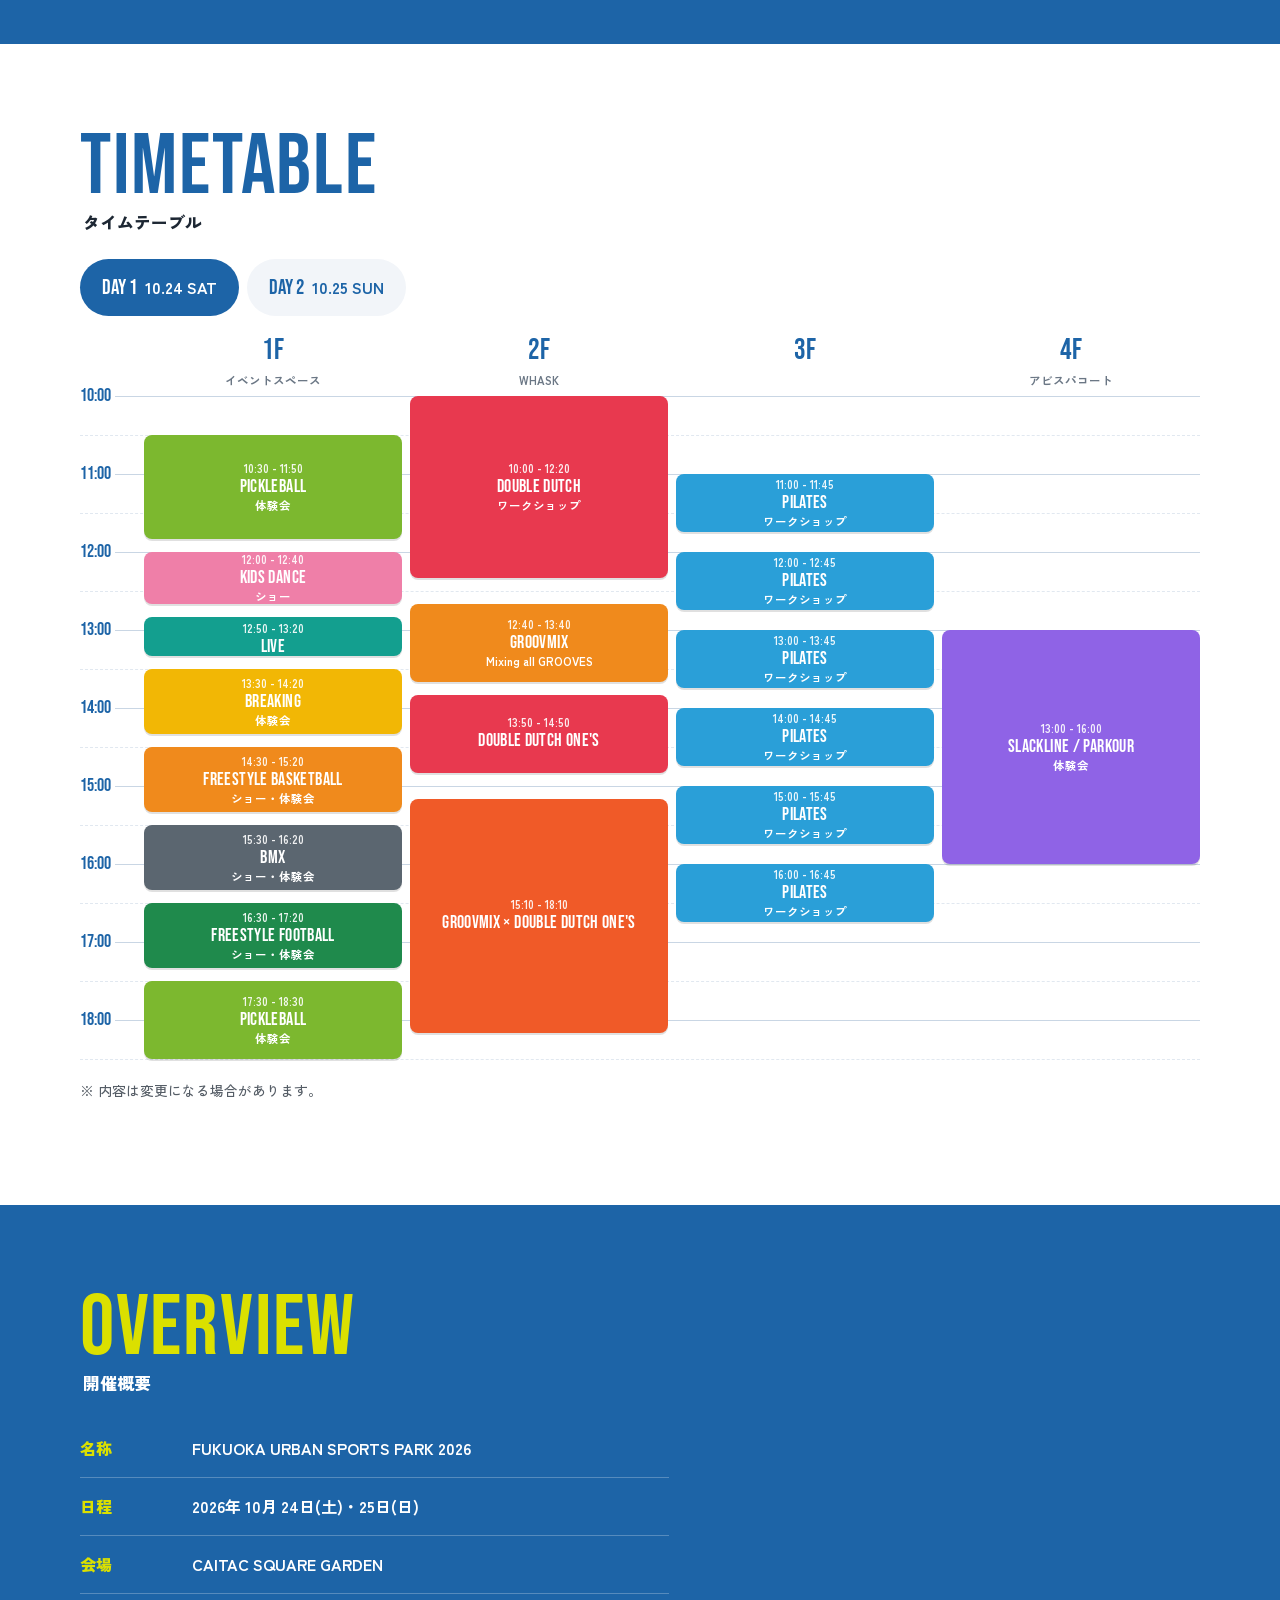
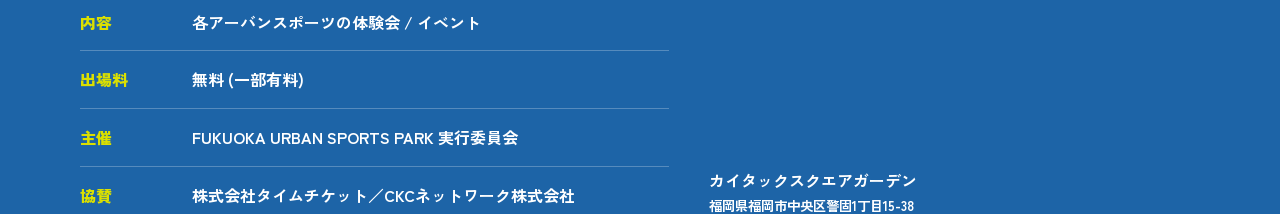
==== commit 20438f74: "Add files via upload" ====
--- a/index.html
+++ b/index.html
@@ -2,236 +2,142 @@
 <html lang="ja">
 <head>
 <meta charset="utf-8">
-<meta name="viewport" content="width=device-width,initial-scale=1">
-<title>JJRU福岡県支部｜日本ジャンプロープ連合 福岡県支部</title>
-<meta name="description" content="日本ジャンプロープ連合福岡県支部（JJRU福岡県支部）。なわとび・ダブルダッチの普及、講習会・大会（FDDF）の運営を九州を中心に行っています。">
-<meta property="og:title" content="JJRU福岡県支部">
-<meta property="og:description" content="なわとび・ダブルダッチをオリンピック種目に！九州を中心に、講習会・イベント・大会を開催しています。">
-<meta property="og:image" content="img/top/jjru-logo-sq.png">
+<meta name="viewport" content="width=device-width, initial-scale=1">
+<title>FUKUOKA URBAN SPORTS PARK 2026</title>
+<meta name="description" content="ダンス、ダブルダッチ、BMX、フリースタイルバスケ、パルクール、ブレイキン…見て・感じて・チャレンジできる都市型スポーツ＆カルチャーイベント。観覧・体験無料。">
+<meta property="og:title" content="FUKUOKA URBAN SPORTS PARK 2026">
+<meta property="og:image" content="img/kv.jpg">
 <meta property="og:type" content="website">
-<link rel="icon" href="img/top/jjru-logo-sq.png">
+<link rel="icon" href="img/mark.png">
 <link rel="preconnect" href="https://fonts.googleapis.com">
 <link rel="preconnect" href="https://fonts.gstatic.com" crossorigin>
-<link href="https://fonts.googleapis.com/css2?family=Noto+Sans+JP:wght@400;500;700&display=swap" rel="stylesheet">
+<link href="https://fonts.googleapis.com/css2?family=Bebas+Neue&family=Zen+Kaku+Gothic+New:wght@500;700;900&display=swap" rel="stylesheet">
 <link rel="stylesheet" href="css/style.css">
 </head>
 <body>
 
-<header class="site-header">
-  <div class="wrap">
-    <a class="brand" href="./">
-      <img src="img/top/jjru-logo.png" alt="JJRU FUKUOKA">
-      <span>JJRU福岡県支部<small>JAPAN JUMP ROPE UNION FUKUOKA</small></span>
-    </a>
-    <button class="menu-btn" aria-label="メニュー"><span></span><span></span><span></span></button>
-    <nav class="nav">
-      <a href="#news">ニュース</a>
-      <a href="#event">イベント</a>
-      <a href="#school">スクール</a>
-      <a href="#about">支部について</a>
-      <a href="#gallery">ギャラリー</a>
-      <a href="fddf/" class="cta">FDDF 2026</a>
-    </nav>
-  </div>
+<header class="hd" id="top">
+  <a class="hd-logo" href="#top"><img src="img/logo.png" alt="FUKUOKA URBAN SPORTS PARK"></a>
+  <button class="hd-menu" aria-label="メニュー" aria-expanded="false"><span></span><span></span></button>
+  <nav class="hd-nav">
+    <a href="#about">FUSPとは</a>
+    <a href="trial.html">体験会</a>
+    <a href="#genre">ジャンル</a>
+    <a href="#event">イベント</a>
+    <a href="#timetable">タイムテーブル</a>
+    <a href="#overview">開催概要</a>
+    <a href="#contact">お問い合わせ</a>
+  </nav>
 </header>
 
-<section class="hero">
-  <div class="slides">
-    <img class="photo is-on" src="img/fddf2026/hero-1.webp" alt="FDDF 2026 ショーケースで縄を跳ぶチーム" style="object-position:50% 40%">
-    <img class="photo" src="img/fddf2026/hero-2.webp" alt="縄の中で跳ぶ女の子" loading="lazy" style="object-position:45% 35%">
-    <img class="photo" src="img/gallery/02.webp" alt="ダブルダッチチャレンジに集まった子どもたち" loading="lazy" style="object-position:50% 50%">
-    <img class="photo" src="img/fddf2026/hero-4.webp" alt="縄を跳びながらガッツポーズする子ども" loading="lazy" style="object-position:58% 35%">
-    <img class="photo" src="img/fddf2026/hero-3.webp" alt="客席で拍手する子どもたち" loading="lazy" style="object-position:40% 45%">
-  </div>
-  <div class="slide-dots" aria-hidden="true"><i class="is-on"></i><i></i><i></i><i></i><i></i></div>
-  <div class="hero-inner wrap">
-    <span class="org">日本ジャンプロープ連合 福岡県支部</span>
-    <h1><span class="nb">なわとび・</span><span class="nb">ダブルダッチを</span><br><span class="nb">オリンピック種目に！</span></h1>
-    <p class="lead">九州を中心に、講習会・イベント・大会を開催しています。</p>
-  </div>
+<section class="kv">
+  <picture>
+    <source media="(max-width: 700px)" srcset="img/kv_tate.jpg">
+    <img src="img/kv.jpg" alt="FUKUOKA URBAN SPORTS PARK 2026 10.24-25 CAITAC SQUARE GARDEN">
+  </picture>
 </section>
 
-<!-- NEWS -->
-<section id="news">
-  <div class="wrap">
-    <div class="sec-head reveal"><div class="en">News</div><div class="ja">お知らせ</div></div>
-    <ul class="news-list reveal">
-      <li><a href="challenge/"><time>2026.11.22</time><span>ダブルダッチチャレンジ2026（久留米市荘島体育館）を開催します</span><span class="tag">チャレンジ</span></a></li>
-      <li><a href="fddf/"><time>2026.09.05</time><span>FUKUOKA DOUBLE DUTCH FESTIVAL 2026 を開催しました</span><span class="tag">FDDF</span></a></li>
-      <li><a href="challenge/"><time>2025.11.10</time><span>【ダブルダッチチャレンジ2025】</span><span class="tag">チャレンジ</span></a></li>
-      <li><a href="challenge/"><time>2024.08.15</time><span>【ダブルダッチチャレンジ終了】</span><span class="tag">チャレンジ</span></a></li>
-      <li><a href="challenge/"><time>2024.06.22</time><span>【ダブルダッチチャレンジお知らせ】</span><span class="tag">チャレンジ</span></a></li>
-    </ul>
-  </div>
-</section>
+<main>
+  <section class="news wrap" id="news" hidden>
+    <ul class="news-list" data-render="news"></ul>
+  </section>
 
-<!-- EVENT -->
-<section id="event" class="soft">
-  <div class="wrap">
-    <div class="sec-head reveal"><div class="en">Event</div><div class="ja">イベント</div></div>
-    <div class="events">
-      <article class="event reveal">
-        <div class="thumb photo"><img src="img/fddf2026/comp-5.webp" alt="FDDF 2026 ショーケースの様子"></div>
-        <div class="body">
-          <span class="label">COMPETITION</span>
-          <h3>Fukuoka Double Dutch Festival</h3>
-          <p>九州唯一のダブルダッチの大会！ショーケース・1on1バトルの熱い戦いが繰り広げられる、年に一度のお祭り。</p>
-          <a class="more" href="fddf/">FDDF 2026 特設ページ</a>
+  <section class="sec" id="about">
+    <div class="wrap about">
+      <div class="about-text">
+        <h2 class="ttl"><span class="en">ABOUT</span><span class="ja">FUSP とは</span></h2>
+        <p class="about-copy" data-render="about"></p>
+      </div>
+      <div class="about-info">
+        <div class="date-badge" data-render="dates"></div>
+        <div class="venue-box">
+          <a class="venue" data-render="venue" target="_blank" rel="noopener"></a>
+          <p class="venue-addr" data-render="venue-address"></p>
         </div>
-      </article>
-      <article class="event reveal">
-        <div class="thumb" style="background:#fff7e0"><img src="img/top/ddc-logo.png" alt="DOUBLE DUTCH CHALLENGE"></div>
-        <div class="body">
-          <span class="label">WORKSHOP</span>
-          <h3>ダブルダッチチャレンジ</h3>
-          <p>やったことがない人も、レベルアップしたい人も参加できる講習会。最後には、どれだけできるようになったかを試す記録会も！</p>
-          <a class="more" href="challenge/">2026年の詳細・申し込み</a>
-        </div>
-      </article>
-      <article class="event reveal">
-        <div class="thumb" style="background:#fff9c4"><img src="img/top/letsplay.png" alt="LET'S PLAY DOUBLE DUTCH"></div>
-        <div class="body">
-          <span class="label">PRACTICE</span>
-          <h3>Let's Play Double Dutch</h3>
-          <p>ダブルダッチ好きが集まる練習の場。初心者大歓迎！2か月に1回程度、天神中央公園にて開催しています。</p>
-          <a class="more" href="https://instagram.com/jjru_fukuoka" target="_blank" rel="noopener">開催情報はInstagramで</a>
-        </div>
-      </article>
-    </div>
-  </div>
-</section>
-
-<!-- SCHOOL -->
-<section id="school">
-  <div class="wrap">
-    <div class="sec-head reveal"><div class="en">School</div><div class="ja">スクール情報</div></div>
-    <div class="schools">
-      <div class="school reveal" style="--c:#e60033">
-        <h3>Be color</h3>
-        <p style="font-size:15px;color:var(--muted)">全国展開のダブルダッチスクール。福岡でも開校中！クラス・料金などの詳細は公式サイトをご覧ください。</p>
-        <a class="btn btn-line" href="https://becolor.jp/" target="_blank" rel="noopener" style="align-self:flex-start;margin-top:auto">公式サイト</a>
-      </div>
-      <div class="school reveal" style="--c:#f39800">
-        <h3>チャイルドステップ<br>ダブルダッチクラブ</h3>
-        <span class="target">対象：小学生以上</span>
-        <p style="font-size:14px;font-weight:700">春日・那珂川市で活動</p>
-        <dl>
-          <div><dt>毎週土曜日 9:00〜12:00</dt><dd>春日スポーツセンター 武道場<br>※時間帯を分けてグループ練習</dd></div>
-          <div><dt>毎週木曜日 19:00〜20:00</dt><dd>那珂川北中学校 多目的ホール<br>※希望者のみ</dd></div>
-        </dl>
-        <a class="contact" href="mailto:funfitclub1994@outlook.jp">お問い合わせ（原口）</a>
-      </div>
-      <div class="school reveal" style="--c:#1b2a7a">
-        <h3>あそびの城</h3>
-        <dl>
-          <div><dt>あそびの城（自由あそび）</dt><dd>毎週月曜日 17:00〜18:00</dd></div>
-          <div><dt>あそびの城 縄跳びクラブ</dt><dd>第1・2・4水曜日 17:00〜18:00<br>第3土曜日 17:00〜18:00<br>（変更あり）</dd></div>
-          <div><dt>場所</dt><dd>春日西小学校 フレンドホール</dd></div>
-        </dl>
-        <a class="contact" href="mailto:yoshimi38-38@i.softbank.jp">お問い合わせ（中村）</a>
+        <div class="free">観覧・体験 <b>無料</b></div>
       </div>
     </div>
-  </div>
-</section>
+    <div class="wrap recap">
+      <h3 class="sub-ttl">FUSP2025 Recap</h3>
+      <div class="yt" data-render="recap"></div>
+    </div>
+  </section>
 
-<!-- ABOUT -->
-<section id="about" class="soft">
-  <div class="wrap">
-    <div class="sec-head reveal"><div class="en">About</div><div class="ja">JJRU福岡県支部について</div></div>
-    <div class="about">
-      <div class="mission reveal">
-        <img src="img/top/jjru-logo.png" alt="JJRU FUKUOKA">
-        <p class="q">『なわとび・ダブルダッチを<br><span>オリンピック種目に！</span>』</p>
-        <p>日本ジャンプロープ連合（JJRU）の地方組織として、この目標に向かって九州を中心に活動しています。なわとび・ダブルダッチの普及や競技者の拡大を目指し、講習会やイベント・大会を実施。すべてのなわとび・ダブルダッチ愛好者の技術の向上に寄与することを目的とする団体です。</p>
-      </div>
-      <div class="reveal">
-        <dl class="info">
-          <dt>名称</dt><dd>日本ジャンプロープ連合 福岡県支部（JJRU福岡県支部）</dd>
-        </dl>
-        <h3>沿革</h3>
-        <ul class="timeline">
-          <li><time>2008.01</time><p>日本ロープスキッピング連盟 福岡支部（JRSF福岡支部）設立</p></li>
-          <li><time>2014.09</time><p>福岡県ダブルダッチ協会（FDDA）設立</p></li>
-          <li><time>2021.06</time><p>JRSF福岡県支部とFDDAが合併し、<strong>日本ジャンプロープ連合 福岡県支部（JJRU福岡県支部）</strong>設立</p></li>
-        </ul>
-        <h3>活動内容</h3>
-        <ul class="activities">
-          <li>なわとび・ダブルダッチの普及及び講師派遣</li>
-          <li>なわとび・ダブルダッチの大会運営</li>
-          <li>広告等（HP）の制作及び管理</li>
-          <li>なわとび・ダブルダッチの普及に関わる物品販売</li>
-          <li>その他、目的を達成するために必要な事業</li>
-        </ul>
+  <section class="sec sec-white" id="trial">
+    <div class="wrap">
+      <h2 class="ttl dark"><span class="en">TRIAL</span><span class="ja">体験会</span></h2>
+      <a class="trial-btn" href="trial.html">
+        <span class="trial-ill"><img src="img/genre/00_trial.svg" alt=""></span>
+        <span class="trial-txt">
+          <span class="trial-ja">見るだけじゃない！やってみよう</span>
+          <span class="trial-en">TRIAL<small>体験会 / 申し込み</small></span>
+        </span>
+        <span class="arrow" aria-hidden="true"></span>
+      </a>
+    </div>
+  </section>
+
+  <section class="sec sec-white" id="genre">
+    <div class="wrap">
+      <h2 class="ttl dark"><span class="en">GENRE</span><span class="ja">参画ジャンル</span></h2>
+      <p class="note">ボタンを押すと、そのジャンルの紹介が見られます。</p>
+      <div class="genre-grid" data-render="genres"></div>
+    </div>
+  </section>
+
+  <section class="sec" id="event">
+    <div class="wrap">
+      <h2 class="ttl"><span class="en">EVENT</span><span class="ja">イベント</span></h2>
+      <div class="event-grid" data-render="events"></div>
+    </div>
+  </section>
+
+  <section class="sec sec-white" id="timetable">
+    <div class="wrap">
+      <h2 class="ttl dark"><span class="en">TIMETABLE</span><span class="ja">タイムテーブル</span></h2>
+      <div class="tt-tabs" role="tablist" data-render="tt-tabs"></div>
+      <p class="tt-hint">← 横にスクロールできます →</p>
+      <div class="tt-scroll"><div class="tt" data-render="tt"></div></div>
+      <p class="note">※ 内容は変更になる場合があります。</p>
+    </div>
+  </section>
+
+  <section class="sec" id="overview">
+    <div class="wrap">
+      <h2 class="ttl"><span class="en">OVERVIEW</span><span class="ja">開催概要</span></h2>
+      <div class="ov">
+        <dl class="ov-list" data-render="overview"></dl>
+        <div class="map" data-render="map"></div>
       </div>
     </div>
-  </div>
-</section>
+  </section>
 
-<!-- GALLERY -->
-<section id="gallery">
-  <div class="wrap">
-    <div class="sec-head reveal"><div class="en">Gallery</div><div class="ja">活動写真</div></div>
-    <div class="gallery reveal">
-      <button data-full="img/fddf2026/group.webp"><img src="img/fddf2026/group.webp" alt="FDDF 2026 集合写真" loading="lazy"></button>
-      <button data-full="img/fddf2026/free-1.webp"><img src="img/fddf2026/free-1.webp" alt="FDDF 2026 ショーケース" loading="lazy"></button>
-      <button data-full="img/fddf2026/choryumon-1.webp"><img src="img/fddf2026/choryumon-1.webp" alt="FDDF 2026 跳龍門" loading="lazy"></button>
-      <button data-full="img/fddf2026/comp-1.webp"><img src="img/fddf2026/comp-1.webp" alt="FDDF 2026 ショーケース" loading="lazy"></button>
-      <button data-full="img/fddf2026/comp-2.webp"><img src="img/fddf2026/comp-2.webp" alt="FDDF 2026 ショーケース" loading="lazy"></button>
-      <button data-full="img/fddf2026/free-3.webp"><img src="img/fddf2026/free-3.webp" alt="FDDF 2026 ショーケース" loading="lazy"></button>
-      <button data-full="img/fddf2026/comp-3.webp"><img src="img/fddf2026/comp-3.webp" alt="FDDF 2026 ショーケース" loading="lazy"></button>
-      <button data-full="img/gallery/04.webp"><img src="img/gallery/04.webp" alt="ダブルダッチチャレンジ" loading="lazy"></button>
-      <button data-full="img/fddf2026/free-2.webp"><img src="img/fddf2026/free-2.webp" alt="FDDF 2026 ショーケース" loading="lazy"></button>
-      <button data-full="img/fddf2026/choryumon-3.webp"><img src="img/fddf2026/choryumon-3.webp" alt="FDDF 2026 跳龍門" loading="lazy"></button>
-      <button data-full="img/gallery/06.webp"><img src="img/gallery/06.webp" alt="ダブルダッチチャレンジ" loading="lazy"></button>
-      <button data-full="img/fddf2026/choryumon-2.webp"><img src="img/fddf2026/choryumon-2.webp" alt="FDDF 2026 跳龍門" loading="lazy"></button>
-      <button data-full="img/fddf2026/cast-group.webp"><img src="img/fddf2026/cast-group.webp" alt="FDDF 2026 キャスト" loading="lazy"></button>
+  <section class="sec sec-white" id="contact">
+    <div class="wrap narrow">
+      <h2 class="ttl dark"><span class="en">CONTACT</span><span class="ja">お問い合わせ</span></h2>
+      <div data-render="contact"></div>
     </div>
-  </div>
-</section>
+  </section>
 
-<!-- LINKS + CONTACT -->
-<section id="contact" class="soft">
-  <div class="wrap">
-    <div class="sec-head reveal"><div class="en">Links</div><div class="ja">リンク</div></div>
-    <div class="link-cards reveal" style="margin-bottom:64px">
-      <a class="link-card" href="https://instagram.com/jjru_fukuoka" target="_blank" rel="noopener">
-        <span class="ic" style="background:linear-gradient(45deg,#f58529,#dd2a7b,#8134af)">IG</span>
-        <span>Instagram<small>@jjru_fukuoka</small></span>
-      </a>
-      <a class="link-card" href="https://jjru.sport/jjru/" target="_blank" rel="noopener">
-        <span class="ic" style="background:var(--navy)">JJ</span>
-        <span>日本ジャンプロープ連合<small>JJRU 本部</small></span>
-      </a>
-      <a class="link-card" href="fddf/">
-        <span class="ic" style="background:var(--orange)">FD</span>
-        <span>FDDF 特設ページ<small>Fukuoka Double Dutch Festival</small></span>
-      </a>
+  <section class="sec sponsors">
+    <div class="wrap">
+      <h2 class="sub-ttl center">SUPPORTED BY</h2>
+      <div class="sp-grid" data-render="sponsors"></div>
     </div>
-    <div class="contact-box reveal">
-      <h2>お問い合わせ</h2>
-      <p>講師派遣・イベント・大会に関するご相談は、お気軽にご連絡ください。</p>
-      <div class="btns">
-        <a class="btn btn-white" href="https://instagram.com/jjru_fukuoka" target="_blank" rel="noopener">Instagram DM</a>
-        <a class="btn btn-ghost" href="mailto:fukuoka.ddfes@gmail.com">メールで問い合わせ</a>
-      </div>
-    </div>
-  </div>
-</section>
+  </section>
+</main>
 
-<footer class="site-footer">
-  <div class="wrap">
-    <div class="f-brand">
-      <img src="img/top/jjru-logo.png" alt="">
-      <div><strong>JJRU福岡県支部</strong>日本ジャンプロープ連合 福岡県支部</div>
-    </div>
-    <nav>
-      <a href="#news">ニュース</a><a href="#event">イベント</a><a href="#school">スクール</a><a href="#about">支部について</a><a href="fddf/">FDDF</a><a href="challenge/">ダブルダッチチャレンジ</a>
-    </nav>
-    <div class="copy">© JJRU FUKUOKA All Rights Reserved.</div>
-  </div>
+<footer class="ft">
+  <a class="ft-ig" data-render="instagram" target="_blank" rel="noopener">Instagram @fusp_official</a>
+  <small>© FUKUOKA URBAN SPORTS PARK - All Rights Reserved</small>
 </footer>
 
-<div class="lightbox"><button class="close" aria-label="閉じる">×</button><img alt=""></div>
+<dialog class="modal" id="genreModal">
+  <form method="dialog"><button class="modal-x" aria-label="閉じる">×</button></form>
+  <div class="modal-body"></div>
+</dialog>
+
+<script src="js/data.js"></script>
 <script src="js/main.js"></script>
 </body>
 </html>
--- a/css/style.css
+++ b/css/style.css
@@ -1,242 +1,266 @@
-/* =========================================================
-   JJRU福岡県支部 共通スタイル
-   ========================================================= */
-:root{
-  --navy:#1b2a7a;
-  --navy-deep:#0f1a52;
-  --red:#e60033;
-  --orange:#f39800;
-  --yellow:#ffd400;
-  --sky:#e8f1ff;
-  --ink:#1c1f2e;
-  --muted:#5d6377;
-  --line:#e3e6ef;
-  --bg:#ffffff;
-  --bg-soft:#f6f7fb;
-  --radius:8px;
-  --shadow:none;
-  --en:'Helvetica Neue',Arial,'Noto Sans JP',sans-serif;
-  --ja:'Noto Sans JP','Hiragino Kaku Gothic ProN','Hiragino Sans',Meiryo,sans-serif;
+/* FUSP オフィシャルサイト */
+:root {
+  --blue: #1d64a7;      /* FUSP BLUE */
+  --blue-d: #154d82;
+  --navy: #12355c;
+  --yellow: #dbe000;
+  --yellow-d: #b8bd00;
+  --ink: #1d2733;
+  --gray: #f2f5f9;
+  --red: #e3344a;
+  --en: "Bebas Neue", "Arial Narrow", sans-serif;
+  --ja: "Zen Kaku Gothic New", "Hiragino Kaku Gothic ProN", "Noto Sans JP", sans-serif;
 }
-*{box-sizing:border-box;margin:0;padding:0}
-html{scroll-behavior:smooth;scroll-padding-top:72px}
-body{font-family:var(--ja);color:var(--ink);background:var(--bg);line-height:1.8;font-size:16px;-webkit-font-smoothing:antialiased;overflow-x:hidden}
-img{max-width:100%;display:block}
-a{color:inherit}
-.wrap{width:min(1120px,100% - 32px);margin-inline:auto}
-
-/* ---------- header ---------- */
-.site-header{position:fixed;inset:0 0 auto;z-index:50;background:rgba(255,255,255,.92);backdrop-filter:blur(10px);border-bottom:1px solid var(--line)}
-.site-header .wrap{display:flex;align-items:center;justify-content:space-between;height:64px}
-.brand{display:flex;align-items:center;gap:10px;text-decoration:none;font-weight:700;color:var(--navy)}
-.brand img{height:38px;width:auto}
-.brand span{font-size:14px;line-height:1.3}
-.brand small{display:block;font-family:var(--en);font-size:10px;letter-spacing:.12em;color:var(--muted);font-weight:500}
-.nav{display:flex;gap:4px;align-items:center}
-.nav a{text-decoration:none;font-size:14px;font-weight:700;padding:8px 12px;border-radius:999px;color:var(--ink)}
-.nav a:hover{background:var(--sky);color:var(--navy)}
-.nav a.cta{background:var(--navy);color:#fff}
-.nav a.cta:hover{background:var(--navy-deep)}
-.menu-btn{display:none;background:none;border:0;width:44px;height:44px;cursor:pointer}
-.menu-btn span{display:block;width:22px;height:2px;background:var(--ink);margin:5px auto;transition:.3s}
-@media (max-width:860px){
-  .menu-btn{display:block}
-  .nav{position:fixed;top:64px;left:0;right:0;flex-direction:column;align-items:stretch;background:#fff;padding:12px 16px 20px;border-bottom:1px solid var(--line);transform:translateY(-120%);transition:transform .3s;z-index:-1}
-  .nav.open{transform:none}
-  .nav a{padding:12px 14px}
-  .menu-btn.open span:nth-child(1){transform:translateY(7px) rotate(45deg)}
-  .menu-btn.open span:nth-child(2){opacity:0}
-  .menu-btn.open span:nth-child(3){transform:translateY(-7px) rotate(-45deg)}
+* { box-sizing: border-box; }
+html { scroll-behavior: smooth; scroll-padding-top: 72px; }
+body { margin: 0; font-family: var(--ja); font-weight: 500; color: #fff; background: var(--blue); line-height: 1.8; -webkit-font-smoothing: antialiased; }
+img { max-width: 100%; display: block; }
+a { color: inherit; }
+button { font: inherit; cursor: pointer; }
+.wrap { width: min(1120px, 100% - 32px); margin-inline: auto; }
+.narrow { width: min(760px, 100% - 32px); }
+.center { text-align: center; }
+.small { font-size: .85em; }
+.note { font-size: .85rem; opacity: .75; margin: .2rem 0 1.4rem; }
+
+/* ---------- 矢印 ---------- */
+.arrow { flex: none; width: 34px; height: 34px; border-radius: 50%; background: var(--yellow); position: relative; transition: transform .2s; }
+.arrow::after { content: ""; position: absolute; inset: 0; margin: auto; width: 0; height: 0; border-left: 9px solid var(--blue); border-top: 6px solid transparent; border-bottom: 6px solid transparent; transform: translateX(2px); }
+.arrow.sm { width: 22px; height: 22px; display: inline-block; vertical-align: middle; margin-left: .5em; }
+.arrow.sm::after { border-left-width: 6px; border-top-width: 4px; border-bottom-width: 4px; }
+
+/* ---------- ヘッダー ---------- */
+.hd { position: sticky; top: 0; z-index: 50; display: flex; align-items: center; gap: 16px; padding: 10px 24px; background: rgba(29, 100, 167, .94); backdrop-filter: blur(8px); box-shadow: 0 2px 12px rgba(0, 0, 0, .12); }
+.hd-logo img { height: 40px; width: auto; filter: brightness(0) invert(1); }
+.hd-nav { margin-left: auto; display: flex; gap: 4px; }
+.hd-nav a { text-decoration: none; font-weight: 700; font-size: .9rem; padding: 6px 12px; border-radius: 99px; transition: background .2s, color .2s; }
+.hd-nav a:hover, .hd-nav a[aria-current] { background: var(--yellow); color: var(--blue); }
+.hd-menu { display: none; margin-left: auto; width: 44px; height: 44px; border: 0; border-radius: 50%; background: var(--yellow); position: relative; }
+.hd-menu span { position: absolute; left: 12px; right: 12px; height: 3px; border-radius: 2px; background: var(--blue); transition: transform .25s, top .25s; }
+.hd-menu span:first-child { top: 16px; } .hd-menu span:last-child { top: 25px; }
+.nav-open .hd-menu span:first-child { top: 20.5px; transform: rotate(45deg); }
+.nav-open .hd-menu span:last-child { top: 20.5px; transform: rotate(-45deg); }
+
+/* ---------- KV ---------- */
+.kv img { width: 100%; height: auto; }
+
+/* ---------- 見出し ---------- */
+.sec { padding: 80px 0; }
+.sec-white { background: #fff; color: var(--ink); }
+.ttl { margin: 0 0 28px; display: flex; flex-direction: column; line-height: 1; }
+.ttl .en { font-family: var(--en); font-weight: 400; font-size: clamp(3.2rem, 8vw, 5.4rem); letter-spacing: .02em; color: var(--yellow); }
+.ttl .ja { font-weight: 900; font-size: 1.05rem; margin-top: 4px; padding-left: 3px; }
+.ttl.dark .en { color: var(--blue); }
+.sub-ttl { font-family: var(--en); font-weight: 400; font-size: 2rem; letter-spacing: .04em; margin: 0 0 14px; }
+
+/* ---------- お知らせ ---------- */
+.news { padding-top: 40px; }
+.news-list { list-style: none; margin: 0; padding: 0; display: grid; gap: 12px; }
+.news-item { background: #fff; color: var(--ink); border-radius: 14px; overflow: hidden; }
+.news-item summary { list-style: none; cursor: pointer; display: flex; flex-wrap: wrap; align-items: center; gap: 4px 12px; padding: 16px 52px 16px 20px; position: relative; font-weight: 700; }
+.news-item summary::-webkit-details-marker { display: none; }
+.news-item summary::after { content: "+"; position: absolute; right: 18px; top: 50%; transform: translateY(-50%); width: 26px; height: 26px; border-radius: 50%; background: var(--gray); color: var(--blue); display: grid; place-items: center; font-size: 1.2rem; line-height: 1; }
+.news-item[open] summary::after { content: "−"; }
+.news-title { flex: 1 1 300px; }
+.news-item time { font-size: .8rem; color: #6b7785; }
+.tag { font-size: .72rem; font-weight: 900; color: #fff; background: var(--red); padding: 2px 10px; border-radius: 99px; }
+.tag-info { background: var(--blue); }
+.news-body { padding: 0 20px 22px; font-size: .92rem; border-top: 1px solid #e6ebf1; padding-top: 16px; margin: 0 20px; padding-inline: 0; }
+
+/* ---------- ABOUT ---------- */
+.about { display: grid; justify-items: center; text-align: center; gap: 36px; }
+.about .ttl { align-items: center; }
+.about .ttl .ja { padding-left: 0; }
+.about-copy { font-size: 1.05rem; font-weight: 700; margin: 0; }
+.about-info { display: grid; gap: 16px; justify-items: center; }
+.recap .sub-ttl { text-align: center; }
+.date-badge { font-family: var(--en); display: flex; justify-content: center; flex-wrap: wrap; align-items: baseline; gap: 6px; font-size: 5.4rem; line-height: 1; color: var(--yellow); }
+.date-badge small { font-family: var(--ja); font-size: 1rem; font-weight: 900; color: #fff; margin-left: 4px; }
+.date-badge .dot { font-size: 2rem; color: #fff; }
+.venue { display: inline-flex; align-items: center; gap: 10px; text-decoration: none; font-family: var(--en); font-size: 2rem; letter-spacing: .03em; line-height: 1; }
+.venue small { font-family: var(--ja); font-size: .8rem; font-weight: 900; background: #fff; color: var(--blue); padding: 4px 10px; border-radius: 99px; }
+.venue-box { display: grid; justify-items: center; gap: 6px; }
+.venue-addr { margin: 0; font-size: .9rem; font-weight: 700; line-height: 1.6; opacity: .9; }
+.free {background: var(--yellow); color: var(--blue); font-weight: 900; padding: 8px 22px; border-radius: 99px; font-size: 1.1rem; }
+.free b { font-size: 1.5rem; }
+.recap { margin-top: 64px; }
+.yt { aspect-ratio: 16 / 9; border-radius: 18px; overflow: hidden; background: #000; }
+.yt iframe { width: 100%; height: 100%; border: 0; }
+.yt-btn { width: 100%; height: 100%; border: 0; background-size: cover; background-position: center; position: relative; }
+.yt-btn span { position: absolute; inset: 0; margin: auto; width: 84px; height: 84px; border-radius: 50%; background: var(--yellow); box-shadow: 0 6px 24px rgba(0, 0, 0, .3); transition: transform .2s; }
+.yt-btn span::after { content: ""; position: absolute; inset: 0; margin: auto; width: 0; height: 0; border-left: 24px solid var(--blue); border-top: 15px solid transparent; border-bottom: 15px solid transparent; transform: translateX(4px); }
+.yt-btn:hover span { transform: scale(1.08); }
+
+/* ---------- 体験会ボタン ---------- */
+.trial-btn { display: flex; align-items: center; gap: 24px; text-decoration: none; color: #fff; background: var(--blue); border-radius: 24px; padding: 12px 32px 12px 12px; overflow: hidden; position: relative; transition: transform .2s, box-shadow .2s; box-shadow: 0 6px 0 var(--navy); }
+.trial-btn:hover { transform: translateY(-3px); box-shadow: 0 9px 0 var(--navy); }
+.trial-btn:hover .arrow { transform: translateX(4px); }
+.trial-ill { background: #fff; border-radius: 16px; width: min(320px, 40%); aspect-ratio: 300 / 210; display: grid; place-items: center; padding: 6px; flex: none; }
+.trial-ill img { max-height: 100%; }
+.trial-txt { flex: 1; display: flex; flex-direction: column; }
+.trial-ja { font-weight: 900; font-size: 1.1rem; color: var(--yellow); }
+.trial-en { font-family: var(--en); font-size: clamp(3.4rem, 9vw, 6rem); line-height: .95; }
+.trial-en small { display: block; font-family: var(--ja); font-weight: 700; font-size: 1rem; }
+.trial-btn .arrow { width: 52px; height: 52px; }
+.trial-btn .arrow::after { border-left-width: 14px; border-top-width: 9px; border-bottom-width: 9px; }
+
+/* ---------- ジャンルボタン ---------- */
+.genre-grid { display: grid; grid-template-columns: repeat(auto-fill, minmax(340px, 1fr)); grid-auto-rows: 1fr; gap: 18px; }
+#trial { padding-bottom: 24px; }
+.genre-btn { --c: var(--blue); height: 100%; display: flex; align-items: center; gap: 14px; text-align: left; border: 0; padding: 10px 18px 10px 10px; border-radius: 20px; background: #fff; color: var(--ink); box-shadow: 0 0 0 2px #e3e9f0 inset, 0 5px 0 #e3e9f0; transition: transform .2s, box-shadow .2s; }
+.genre-btn:hover { transform: translateY(-3px); box-shadow: 0 0 0 2px var(--c) inset, 0 8px 0 var(--c); }
+.genre-btn:hover .arrow { transform: translateX(3px); }
+.g-ill { flex: none; width: 150px; height: 120px; border-radius: 14px; display: flex; align-items: center; justify-content: center; overflow: hidden; padding: 6px; background: color-mix(in srgb, var(--c) 14%, #fff); }
+.g-ill img { max-width: 100%; max-height: 100%; width: auto; height: auto; }
+.g-txt { flex: 1; display: flex; flex-direction: column; min-width: 0; }
+.g-en { font-family: var(--en); font-size: 2rem; line-height: 1; color: var(--blue); letter-spacing: .02em; }
+.g-ja { font-size: .8rem; font-weight: 900; color: var(--c); margin-top: 4px; }
+.genre-btn .arrow { background: var(--c); }
+.genre-btn .arrow::after { border-left-color: #fff; }
+
+/* ---------- モーダル ---------- */
+.modal { --c: var(--blue); width: min(640px, 100% - 32px); max-height: calc(100% - 48px); border: 0; border-radius: 24px; padding: 0; color: var(--ink); }
+.modal::backdrop { background: rgba(10, 30, 60, .6); backdrop-filter: blur(3px); }
+.modal-x { position: absolute; right: 14px; top: 14px; width: 40px; height: 40px; border-radius: 50%; border: 0; background: var(--yellow); color: var(--blue); font-size: 1.6rem; line-height: 1; z-index: 1; }
+.modal-body { padding: 0 0 28px; }
+.m-ill { background: color-mix(in srgb, var(--c) 14%, #fff); display: grid; place-items: center; padding: 24px; }
+.m-ill img { height: 220px; width: auto; }
+.m-ill.is-photo { padding: 0; background: #000; }
+.m-ill.is-photo img { width: 100%; height: auto; aspect-ratio: 3 / 2; object-fit: cover; }
+.m-en, .m-ja, .modal-body h4, .m-text, .modal-body .btn { margin-left: 28px; margin-right: 28px; }
+.m-en { font-family: var(--en); font-weight: 400; font-size: 2.8rem; line-height: 1; margin-top: 22px; margin-bottom: 0; color: var(--blue); }
+.m-ja { font-weight: 900; color: var(--c); margin-top: 2px; }
+.modal-body h4 { font-size: 1rem; margin-top: 18px; margin-bottom: 4px; border-left: 5px solid var(--c); padding-left: 10px; }
+.m-text { font-size: .95rem; }
+
+/* ---------- ボタン ---------- */
+.btn { display: inline-flex; align-items: center; justify-content: center; gap: 4px; border: 0; text-decoration: none; font-weight: 900; color: var(--blue); background: var(--yellow); padding: 12px 22px 12px 28px; border-radius: 99px; box-shadow: 0 4px 0 var(--yellow-d); transition: transform .15s, box-shadow .15s; }
+.btn:hover { transform: translateY(-2px); box-shadow: 0 6px 0 var(--yellow-d); }
+.btn .arrow.sm { background: var(--blue); }
+.btn .arrow.sm::after { border-left-color: var(--yellow); }
+.btn-big { font-size: 1.1rem; padding: 16px 26px 16px 34px; }
+.link { font-weight: 700; color: var(--blue); }
+
+/* ---------- イベント ---------- */
+.event-grid { display: grid; grid-template-columns: repeat(auto-fill, minmax(250px, 1fr)); gap: 18px; }
+.ev { --c: var(--blue); display: flex; flex-direction: column; text-decoration: none; background: #fff; color: var(--ink); border-radius: 20px; overflow: hidden; transition: transform .2s; }
+.ev:hover { transform: translateY(-4px); }
+.ev-logo { background: #111; height: 180px; display: grid; place-items: center; padding: 24px; border-bottom: 6px solid var(--c); }
+.ev-logo img { max-height: 132px; width: auto; object-fit: contain; }
+.ev-meta { display: flex; gap: 8px; align-items: center; padding: 16px 18px 0; flex-wrap: wrap; }
+.ev-date { font-family: var(--en); font-size: 1.4rem; color: var(--blue); line-height: 1; }
+.ev-place { font-size: .75rem; font-weight: 900; background: var(--gray); padding: 2px 10px; border-radius: 99px; }
+.ev-catch { margin: 8px 18px 0; font-size: .85rem; font-weight: 700; line-height: 1.5; }
+.ev-name { margin: 4px 18px 0; font-family: var(--en); font-size: 2rem; line-height: 1.05; }
+.ev-more { margin: auto 18px 0; padding: 12px 0 18px; font-weight: 900; color: var(--blue); }
+.ev-notice { margin: 0; background: var(--red); color: #fff; font-size: .8rem; font-weight: 900; padding: 8px 14px; text-align: center; }
+.ev.is-off .ev-logo { filter: grayscale(1); opacity: .6; }
+
+/* ---------- タイムテーブル ---------- */
+.tt-tabs { display: flex; gap: 8px; margin-bottom: 18px; }
+.tt-tabs button { border: 0; border-radius: 99px; padding: 10px 22px; font-weight: 700; background: var(--gray); color: var(--blue); }
+.tt-tabs button b { font-family: var(--en); font-weight: 400; font-size: 1.3rem; margin-right: 4px; }
+.tt-tabs button[aria-selected="true"] { background: var(--blue); color: #fff; }
+.tt-hint { display: none; font-size: .8rem; font-weight: 700; color: var(--blue); margin: 0 0 8px; }
+.tt-scroll { overflow-x: auto; -webkit-overflow-scrolling: touch; padding-bottom: 6px; }
+.tt { min-width: 720px; }
+.tt-head, .tt-cols { display: grid; grid-template-columns: 56px repeat(4, 1fr); gap: 8px; }
+.tt-head > div { text-align: center; line-height: 1.2; padding-bottom: 8px; }
+.tt-head b { font-family: var(--en); font-weight: 400; font-size: 1.8rem; color: var(--blue); display: block; }
+.tt-head small { font-size: .72rem; font-weight: 700; color: #6b7785; }
+.tt-body { position: relative; }
+.tt-line { position: absolute; left: 0; right: 0; border-top: 1px solid #c9d6e4; }
+.tt-line.half { border-top-style: dashed; border-color: #e1e8f0; }
+.tt-line span { position: absolute; left: 0; top: -.7em; font-family: var(--en); font-size: 1.1rem; color: var(--blue); background: #fff; padding-right: 4px; line-height: 1.2; }
+.tt-cols { position: absolute; inset: 0; }
+.tt-cols::before { content: ""; }
+.tt-col { position: relative; }
+.tt-item { position: absolute; left: 0; right: 0; background: var(--c); color: #fff; border-radius: 8px; padding: 4px 8px; display: flex; flex-direction: column; justify-content: center; align-items: center; text-align: center; line-height: 1.25; overflow: hidden; box-shadow: 0 2px 0 rgba(0, 0, 0, .12); }
+.tt-item b { font-family: var(--en); font-weight: 400; font-size: 1.15rem; letter-spacing: .02em; }
+.tt-time { font-size: .7rem; font-weight: 700; opacity: .9; }
+.tt-sub { font-size: .72rem; font-weight: 700; }
+.tt-item.is-short { flex-direction: row; flex-wrap: wrap; gap: 0 6px; }
+.tt-item.is-short .tt-time { width: 100%; }
+.tt-item.is-off { background: repeating-linear-gradient(135deg, #b9c2cc 0 10px, #aab4bf 10px 20px); }
+.tt-off { margin-top: 6px; background: var(--red); font-size: .75rem; font-weight: 900; padding: 1px 10px; border-radius: 99px; }
+
+/* ---------- 開催概要 ---------- */
+.ov { display: grid; grid-template-columns: 1.2fr 1fr; gap: 40px; align-items: start; }
+.ov-list { margin: 0; }
+.ov-list > div { display: grid; grid-template-columns: 6em 1fr; gap: 16px; padding: 14px 0; border-bottom: 1px solid rgba(255, 255, 255, .25); }
+.ov-list dt { font-weight: 900; color: var(--yellow); }
+.ov-list dd { margin: 0; font-weight: 700; }
+.ov-list.light > div { border-color: #e1e8f0; }
+.ov-list.light dt { color: var(--blue); }
+.map iframe { width: 100%; height: 340px; border: 0; border-radius: 18px; display: block; }
+.map p { font-weight: 700; margin: 8px 0 0; line-height: 1.5; }
+
+/* ---------- お問い合わせ ---------- */
+.cf { display: grid; gap: 18px; }
+.cf label { display: grid; gap: 6px; font-weight: 900; }
+.cf em { color: var(--red); font-style: normal; margin-left: 4px; }
+.cf small { font-weight: 500; font-size: .8rem; color: #6b7785; }
+.cf input, .cf select, .cf textarea { font: inherit; font-weight: 500; padding: 12px 14px; border: 2px solid #dbe3ec; border-radius: 12px; background: var(--gray); color: var(--ink); }
+.cf input:focus, .cf select:focus, .cf textarea:focus { outline: none; border-color: var(--blue); background: #fff; }
+.cf .hp { position: absolute; left: -9999px; }
+.cf-msg { text-align: center; font-weight: 700; color: var(--blue); min-height: 1.5em; }
+
+/* ---------- 協賛 ---------- */
+.sponsors { background: var(--gray); color: var(--blue); padding: 56px 0; }
+.sp-grid { display: grid; grid-template-columns: repeat(auto-fill, minmax(200px, 1fr)); gap: 14px; }
+.sp-grid a { background: #fff; border-radius: 12px; overflow: hidden; transition: transform .2s; }
+.sp-grid a:hover { transform: translateY(-2px); }
+
+/* ---------- フッター ---------- */
+.ft { background: var(--navy); text-align: center; padding: 32px 16px; display: grid; gap: 8px; justify-items: center; }
+.ft-ig { font-weight: 700; text-decoration: none; background: rgba(255, 255, 255, .1); padding: 6px 18px; border-radius: 99px; }
+.ft small { opacity: .7; }
+
+/* ---------- 体験会ページ ---------- */
+.page-hero { padding: 56px 0 40px; }
+.page-hero-in { display: grid; grid-template-columns: 1.3fr 1fr; gap: 32px; align-items: center; }
+.page-hero .lead { font-weight: 700; margin: 0; }
+.page-hero-ill { background: #fff; border-radius: 24px; padding: 16px; }
+.form-btns { display: flex; flex-wrap: wrap; gap: 14px; justify-content: center; margin-top: 32px; }
+.ts { display: grid; grid-template-columns: repeat(auto-fit, minmax(300px, 1fr)); gap: 20px; }
+.ts-day { background: #fff; color: var(--ink); border-radius: 20px; padding: 22px; }
+.ts-day h3 { margin: 0 0 12px; font-size: 1.1rem; color: var(--blue); }
+.ts-day ul { list-style: none; margin: 0; padding: 0; display: grid; gap: 8px; }
+.ts-day li { --c: var(--blue); display: grid; grid-template-columns: 64px 7.2em 1fr; align-items: center; gap: 12px; padding: 6px; border-radius: 14px; background: color-mix(in srgb, var(--c) 10%, #fff); }
+.ts-ill { width: 64px; aspect-ratio: 1; background: #fff; border-radius: 10px; display: grid; place-items: center; padding: 3px; }
+.ts-ill img { max-height: 100%; }
+.ts-time { font-family: var(--en); font-size: 1.3rem; color: var(--blue); line-height: 1; }
+.ts-name { font-weight: 900; font-size: .92rem; color: var(--c); line-height: 1.4; }
+.ts + p { margin-top: 18px; }
+.ts + p .link { color: var(--yellow); }
+.tn { padding: 18px 0; border-bottom: 1px solid #e1e8f0; }
+.tn h3 { margin: 0 0 4px; font-size: 1rem; color: var(--blue); }
+.tn p { margin: 0 0 4px; }
+
+/* ---------- スマホ ---------- */
+@media (max-width: 900px) {
+  .hd { padding: 8px 16px; }
+  .hd-logo img { height: 34px; }
+  .hd-menu { display: block; }
+  .hd-nav { position: fixed; inset: 60px 0 auto; flex-direction: column; gap: 0; padding: 12px 16px 24px; background: var(--blue); box-shadow: 0 12px 24px rgba(0, 0, 0, .2); transform: translateY(-130%); visibility: hidden; transition: transform .3s, visibility .3s; z-index: -1; }
+  .nav-open .hd-nav { transform: none; visibility: visible; }
+  .tt-hint { display: block; }
+  .hd-nav a { font-size: 1.05rem; padding: 12px 8px; border-radius: 0; border-bottom: 1px solid rgba(255, 255, 255, .15); }
+  .ov, .page-hero-in { grid-template-columns: 1fr; gap: 32px; }
 }
-
-/* ---------- hero ---------- */
-.hero{position:relative;min-height:100svh;display:grid;place-items:center;padding:110px 0 70px;background:linear-gradient(160deg,var(--navy-deep),var(--navy) 55%,#2e47c9);color:#fff;overflow:hidden}
-.hero::before{content:"";position:absolute;inset:0;background:url(../img/gallery/02.webp) center/cover;opacity:.22;mix-blend-mode:luminosity}
-.hero .rope{position:absolute;inset:0;pointer-events:none}
-.hero .rope path{fill:none;stroke-width:3;stroke-linecap:round}
-.hero-inner{position:relative;text-align:center}
-.hero .eyebrow{font-family:var(--en);letter-spacing:.3em;font-size:13px;opacity:.85}
-.hero h1{font-size:clamp(34px,7vw,76px);line-height:1.2;font-weight:900;margin:14px 0 18px;letter-spacing:.02em}
-.hero h1 em{font-style:normal;background:linear-gradient(transparent 62%,var(--red) 62%)}
-.hero p.lead{font-size:clamp(15px,2.2vw,19px);opacity:.92;max-width:680px;margin-inline:auto}
-.hero .btns{display:flex;gap:12px;justify-content:center;flex-wrap:wrap;margin-top:34px}
-.scroll-hint{position:absolute;bottom:22px;left:50%;transform:translateX(-50%);font-family:var(--en);font-size:11px;letter-spacing:.3em;opacity:.7}
-
-/* ---------- buttons ---------- */
-.btn{display:inline-flex;align-items:center;gap:8px;text-decoration:none;font-weight:700;padding:14px 26px;border-radius:999px;font-size:15px;transition:transform .2s,box-shadow .2s,background .2s;border:2px solid transparent}
-.btn:hover{transform:translateY(-2px)}
-.btn-white{background:#fff;color:var(--navy)}
-.btn-ghost{border-color:rgba(255,255,255,.7);color:#fff}
-.btn-navy{background:var(--navy);color:#fff}
-.btn-red{background:var(--red);color:#fff}
-.btn-orange{background:var(--orange);color:#fff}
-.btn-line{border-color:var(--navy);color:var(--navy)}
-.btn::after{content:"→";font-family:var(--en)}
-
-/* ---------- section ---------- */
-section{padding:96px 0}
-section.soft{background:var(--bg-soft)}
-.sec-head{margin-bottom:44px}
-.sec-head .en{font-family:var(--en);font-weight:800;font-size:clamp(38px,6vw,64px);line-height:1;color:var(--navy);letter-spacing:-.01em}
-.sec-head .en::first-letter{color:var(--red)}
-.sec-head .ja{font-size:14px;color:var(--muted);font-weight:700;margin-top:10px;display:flex;align-items:center;gap:10px}
-.sec-head .ja::before{content:"";width:28px;height:2px;background:var(--red)}
-.sec-head.center{text-align:center}
-.sec-head.center .ja{justify-content:center}
-
-/* ---------- news ---------- */
-.news-list{list-style:none;border-top:1px solid var(--line)}
-.news-list li{border-bottom:1px solid var(--line)}
-.news-list a,.news-list div{display:grid;grid-template-columns:130px 1fr auto;gap:16px;align-items:center;padding:20px 8px;text-decoration:none}
-.news-list a:hover{background:var(--bg-soft)}
-.news-list time{font-family:var(--en);font-weight:600;color:var(--muted);font-size:14px}
-.news-list .tag{font-size:12px;font-weight:700;background:var(--sky);color:var(--navy);padding:3px 12px;border-radius:999px;white-space:nowrap}
-@media (max-width:600px){.news-list a,.news-list div{grid-template-columns:1fr;gap:4px}.news-list .tag{justify-self:start}}
-
-/* ---------- event cards ---------- */
-.events{display:grid;grid-template-columns:repeat(3,1fr);gap:24px}
-.event{background:#fff;border-radius:var(--radius);overflow:hidden;box-shadow:var(--shadow);display:flex;flex-direction:column;transition:transform .25s}
-.event:hover{transform:translateY(-4px)}
-.event .thumb{aspect-ratio:16/10;display:grid;place-items:center;padding:24px;position:relative}
-.event .thumb img{max-height:100%;object-fit:contain}
-.event .thumb.photo{padding:0}
-.event .thumb.photo img{width:100%;height:100%;object-fit:cover}
-.event .body{padding:24px 24px 28px;display:flex;flex-direction:column;gap:10px;flex:1}
-.event .label{font-family:var(--en);font-size:12px;font-weight:700;letter-spacing:.15em;color:var(--red)}
-.event h3{font-size:21px;line-height:1.45}
-.event p{color:var(--muted);font-size:15px}
-.event .more{margin-top:auto;padding-top:8px;font-weight:700;color:var(--navy);text-decoration:none;font-size:15px}
-.event .more::after{content:" →";font-family:var(--en)}
-@media (max-width:900px){.events{grid-template-columns:1fr 1fr}}
-@media (max-width:600px){.events{grid-template-columns:1fr}}
-
-/* ---------- school ---------- */
-.schools{display:grid;grid-template-columns:repeat(3,1fr);gap:24px}
-.school{border:1px solid var(--line);border-radius:var(--radius);padding:28px;background:#fff;display:flex;flex-direction:column;gap:14px}
-.school h3{font-size:20px;display:flex;align-items:center;gap:10px}
-.school h3::before{content:"";width:10px;height:10px;border-radius:50%;background:var(--c,var(--navy))}
-.school .target{display:inline-block;font-size:12px;font-weight:700;background:var(--bg-soft);padding:2px 10px;border-radius:6px}
-.school dl{display:grid;gap:12px}
-.school dt{font-weight:700;font-size:14px;color:var(--navy)}
-.school dd{font-size:14px;color:var(--muted)}
-.school .contact{margin-top:auto;font-size:14px;font-weight:700;color:var(--navy);text-decoration:none;border-top:1px dashed var(--line);padding-top:14px}
-.school .contact::before{content:"✉ "}
-@media (max-width:900px){.schools{grid-template-columns:1fr}}
-
-/* ---------- about ---------- */
-.about{display:grid;grid-template-columns:5fr 7fr;gap:56px;align-items:start}
-.about .mission{background:var(--navy);color:#fff;border-radius:var(--radius);padding:40px 34px;position:sticky;top:96px}
-.about .mission img{width:150px;background:#fff;border-radius:14px;padding:12px;margin-bottom:24px}
-.about .mission .q{font-size:24px;font-weight:900;line-height:1.5;margin-bottom:16px}
-.about .mission .q span{color:var(--yellow)}
-.about .mission p{font-size:15px;opacity:.9}
-.timeline{list-style:none;position:relative;margin:8px 0 36px;padding-left:24px;border-left:2px solid var(--line)}
-.timeline li{position:relative;padding-bottom:22px}
-.timeline li::before{content:"";position:absolute;left:-31px;top:8px;width:12px;height:12px;border-radius:50%;background:#fff;border:3px solid var(--navy)}
-.timeline li:last-child::before{background:var(--red);border-color:var(--red)}
-.timeline time{font-family:var(--en);font-weight:700;color:var(--navy)}
-.timeline p{font-size:15px}
-.about h3{font-size:18px;margin:0 0 14px;color:var(--navy)}
-.activities{list-style:none;display:grid;gap:10px}
-.activities li{background:var(--bg-soft);border-radius:12px;padding:12px 16px;font-size:15px;display:flex;gap:10px}
-.activities li::before{content:"●";color:var(--red);font-size:10px;line-height:2.4}
-.about dl.info{display:grid;grid-template-columns:90px 1fr;gap:10px 16px;margin-bottom:36px;font-size:15px}
-.about dl.info dt{font-weight:700;color:var(--muted)}
-@media (max-width:860px){.about{grid-template-columns:1fr;gap:36px}.about .mission{position:static}}
-
-/* ---------- gallery ---------- */
-.gallery{display:grid;grid-template-columns:repeat(4,1fr);gap:10px}
-.gallery button{border:0;padding:0;cursor:zoom-in;border-radius:12px;overflow:hidden;aspect-ratio:4/3;background:#ddd}
-.gallery button:first-child{grid-column:span 2;grid-row:span 2}
-.gallery img{width:100%;height:100%;object-fit:cover;transition:transform .4s}
-.gallery button:hover img{transform:scale(1.05)}
-@media (max-width:700px){.gallery{grid-template-columns:repeat(2,1fr)}}
-.lightbox{position:fixed;inset:0;background:rgba(10,12,30,.92);display:none;place-items:center;z-index:100;padding:16px}
-.lightbox.open{display:grid}
-.lightbox img{max-height:88vh;border-radius:10px}
-.lightbox .close{position:absolute;top:16px;right:20px;color:#fff;font-size:34px;background:none;border:0;cursor:pointer}
-
-/* ---------- links / contact ---------- */
-.link-cards{display:grid;grid-template-columns:repeat(3,1fr);gap:16px}
-.link-card{display:flex;align-items:center;gap:16px;padding:22px 24px;border-radius:var(--radius);background:#fff;border:1px solid var(--line);text-decoration:none;font-weight:700;transition:border-color .2s,transform .2s}
-.link-card:hover{border-color:var(--navy);transform:translateY(-2px)}
-.link-card .ic{width:46px;height:46px;border-radius:12px;display:grid;place-items:center;flex-shrink:0;color:#fff;font-family:var(--en);font-weight:800}
-.link-card small{display:block;font-weight:500;color:var(--muted);font-size:12px}
-@media (max-width:800px){.link-cards{grid-template-columns:1fr}}
-
-.contact-box{background:linear-gradient(135deg,var(--navy),#2e47c9);color:#fff;border-radius:28px;padding:56px 40px;text-align:center}
-.contact-box h2{font-size:clamp(24px,4vw,34px);margin-bottom:12px}
-.contact-box p{opacity:.9;margin-bottom:28px}
-.contact-box .btns{display:flex;gap:12px;justify-content:center;flex-wrap:wrap}
-
-/* ---------- footer ---------- */
-.site-footer{background:var(--navy-deep);color:rgba(255,255,255,.8);padding:56px 0 30px;font-size:14px}
-.site-footer .wrap{display:flex;justify-content:space-between;gap:30px;flex-wrap:wrap;align-items:flex-start}
-.site-footer .f-brand{display:flex;gap:14px;align-items:center}
-.site-footer .f-brand img{width:64px;background:#fff;border-radius:12px;padding:6px}
-.site-footer strong{color:#fff;display:block}
-.site-footer nav{display:flex;gap:20px;flex-wrap:wrap}
-.site-footer nav a{text-decoration:none}
-.site-footer nav a:hover{color:#fff}
-.site-footer .copy{width:100%;border-top:1px solid rgba(255,255,255,.12);padding-top:20px;margin-top:10px;font-family:var(--en);font-size:12px;opacity:.6}
-
-/* ---------- reveal ---------- */
-.reveal{opacity:0;transform:translateY(24px);transition:opacity .7s,transform .7s}
-.reveal.in{opacity:1;transform:none}
-@media (prefers-reduced-motion:reduce){.reveal{opacity:1;transform:none}html{scroll-behavior:auto}}
-.pc{display:inline}@media (max-width:700px){.pc{display:none}}
-.nb{display:inline-block}
-
-/* =========================================================
-   落ち着かせる調整（シンプルな見た目に寄せる）
-   ========================================================= */
-body{line-height:1.9}
-/* 見出し：日本語を主役、英字は小さく添えるだけ */
-.sec-head{margin-bottom:36px;padding-bottom:14px;border-bottom:1px solid var(--line)}
-.sec-head .en{font-family:var(--en);font-size:13px;font-weight:700;letter-spacing:.08em;color:var(--red);line-height:1.4;text-transform:uppercase}
-.sec-head .en::first-letter{color:inherit}
-.sec-head .ja{font-size:clamp(24px,3.2vw,30px);font-weight:700;color:var(--ink);margin-top:4px;display:block}
-.sec-head .ja::before{display:none}
-.sec-head.center{border-bottom:0}
-/* ボタン：角丸控えめ・矢印なし */
-.btn{border-radius:6px;padding:12px 24px}
-.btn::after{content:none}
-.btn:hover{transform:none;opacity:.85}
-.event .more::after{content:none}
-.event .more{text-decoration:underline;text-underline-offset:4px}
-/* カード：影なし・枠線のみ */
-.event{border:1px solid var(--line)}
-.event:hover{transform:none}
-.school .contact::before{content:none}
-.link-card{border-radius:8px}
-.link-card:hover{transform:none}
-.link-card .ic{display:none}
-/* お問い合わせ：グラデーションをやめて単色 */
-.contact-box{background:var(--navy);border-radius:8px;padding:44px 28px}
-/* アニメーションなし */
-.reveal{opacity:1;transform:none;transition:none}
-.scroll-hint{display:none}
-.gallery button,.past button{border-radius:4px}
-.gallery button:hover img{transform:none}
-/* トップのヒーロー：写真をそのまま見せる */
-.hero{min-height:auto;height:min(88svh,760px);display:block;padding:0;background:#222}
-.hero::before{content:none}
-.hero .photo{position:absolute;inset:0;width:100%;height:100%;object-fit:cover}
-.hero::after{content:"";position:absolute;inset:0;background:linear-gradient(transparent 35%,rgba(0,0,0,.65))}
-.hero-inner{position:absolute;left:0;right:0;bottom:56px;z-index:1;text-align:left}
-.hero h1{font-size:clamp(28px,5vw,48px);font-weight:700;margin:0 0 12px}
-.hero h1 em{background:none;color:#fff}
-.hero p.lead{margin:0;max-width:620px;font-size:clamp(14px,1.8vw,17px)}
-.hero .org{display:inline-block;background:var(--red);color:#fff;font-size:13px;font-weight:700;padding:4px 12px;margin-bottom:14px}
-@media (max-width:700px){.hero{height:72svh}.hero-inner{bottom:32px}}
-.event .thumb{aspect-ratio:auto;height:190px}
-.nav a{border-radius:6px}
-@media (max-width:700px){.hero{height:min(72svh,600px)}}
-/* トップ写真のスライド */
-.hero .slides{position:absolute;inset:0}
-.hero .slides .photo{opacity:0;transition:opacity 1.2s ease}
-.hero .slides .photo.is-on{opacity:1}
-.slide-dots{position:absolute;right:24px;bottom:24px;z-index:2;display:flex;gap:8px}
-.slide-dots i{width:8px;height:8px;border-radius:50%;background:rgba(255,255,255,.45)}
-.slide-dots i.is-on{background:#fff}
-@media (max-width:700px){.slide-dots{right:16px;bottom:14px}}
+@media (max-width: 600px) {
+  .sec { padding: 56px 0; }
+  .date-badge { font-size: 4.2rem; }
+  .trial-btn { flex-direction: column; align-items: stretch; padding: 10px 10px 18px; gap: 12px; }
+  .trial-ill { width: 100%; }
+  .trial-txt { padding: 0 10px; }
+  .trial-btn .arrow { position: absolute; right: 18px; bottom: 22px; }
+  .genre-grid { grid-template-columns: 1fr; gap: 12px; }
+  .g-ill { width: 120px; height: 96px; }
+  .map iframe { height: 260px; }
+  .g-en { font-size: 1.65rem; }
+  .m-ill img { height: 170px; }
+  .ts-day { padding: 14px; }
+  .ts-day li { grid-template-columns: 52px 1fr; gap: 4px 10px; }
+  .ts-ill { width: 52px; grid-row: span 2; }
+}
